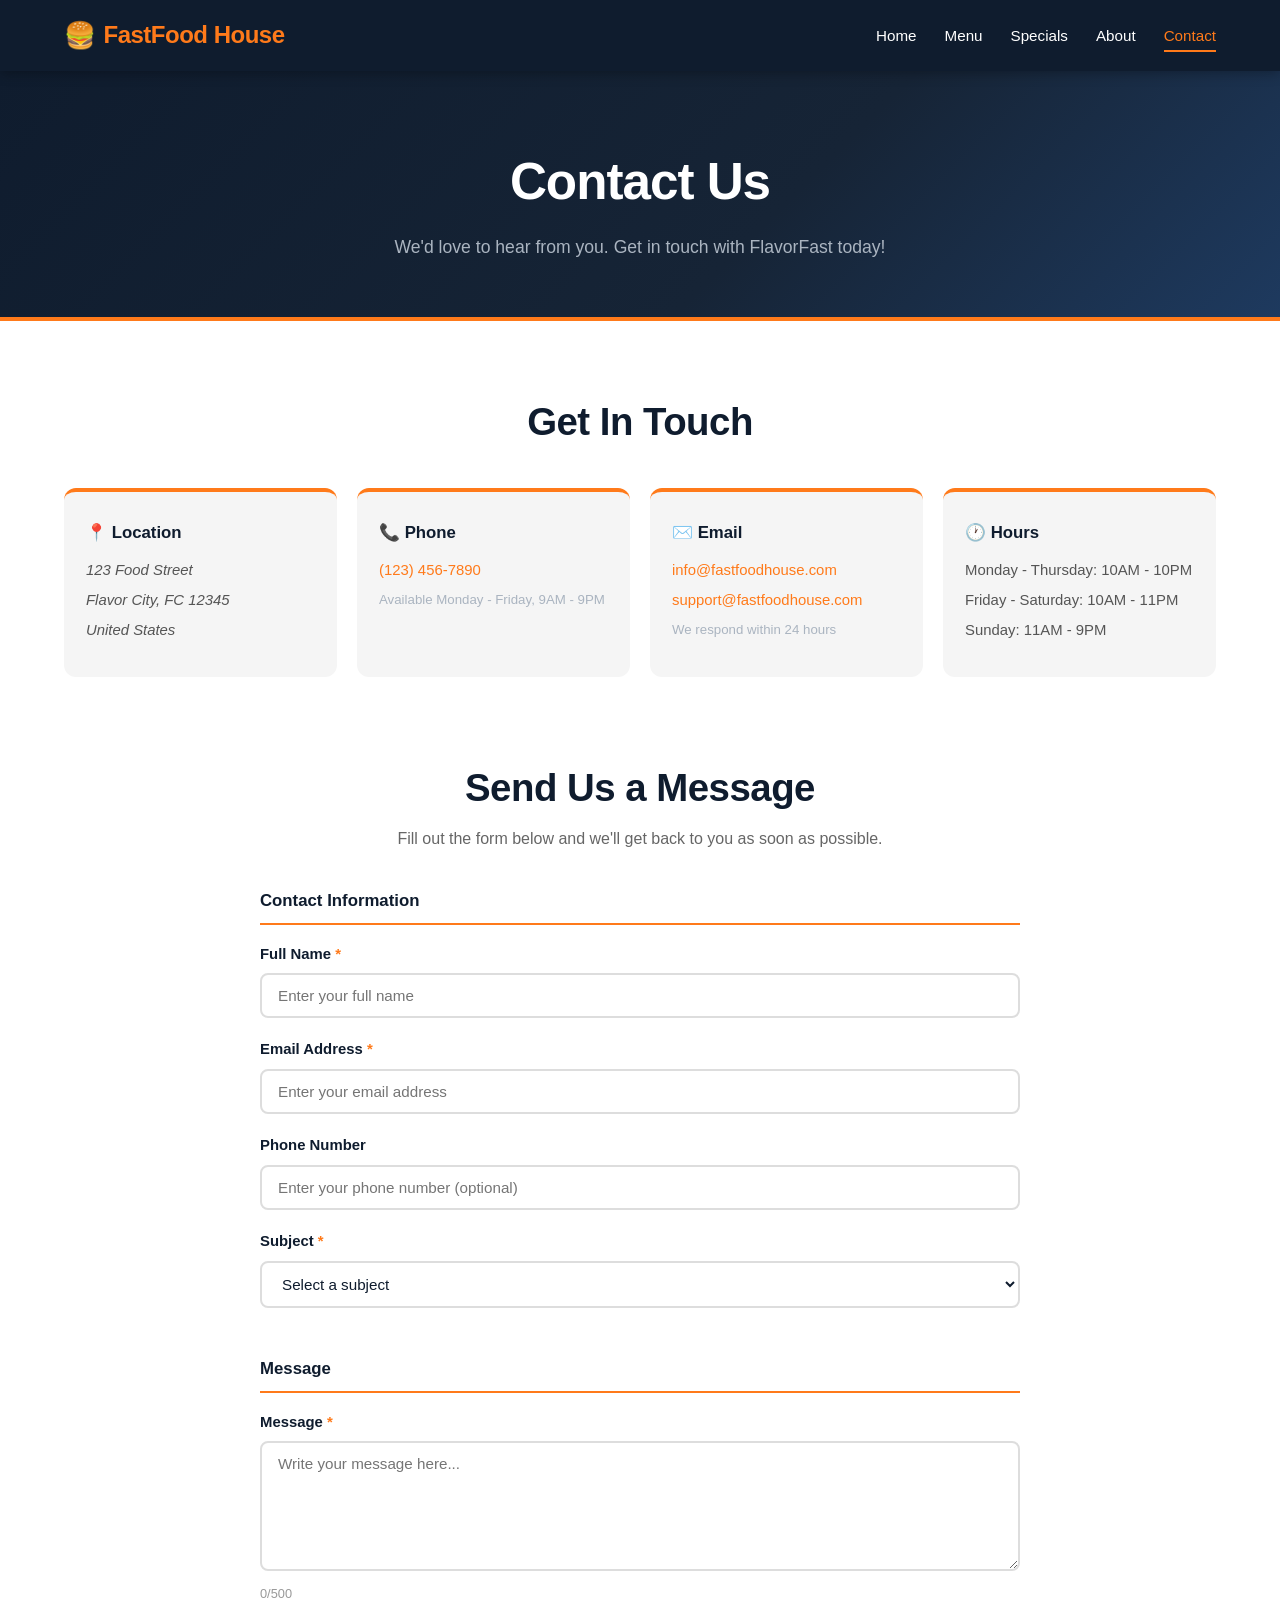
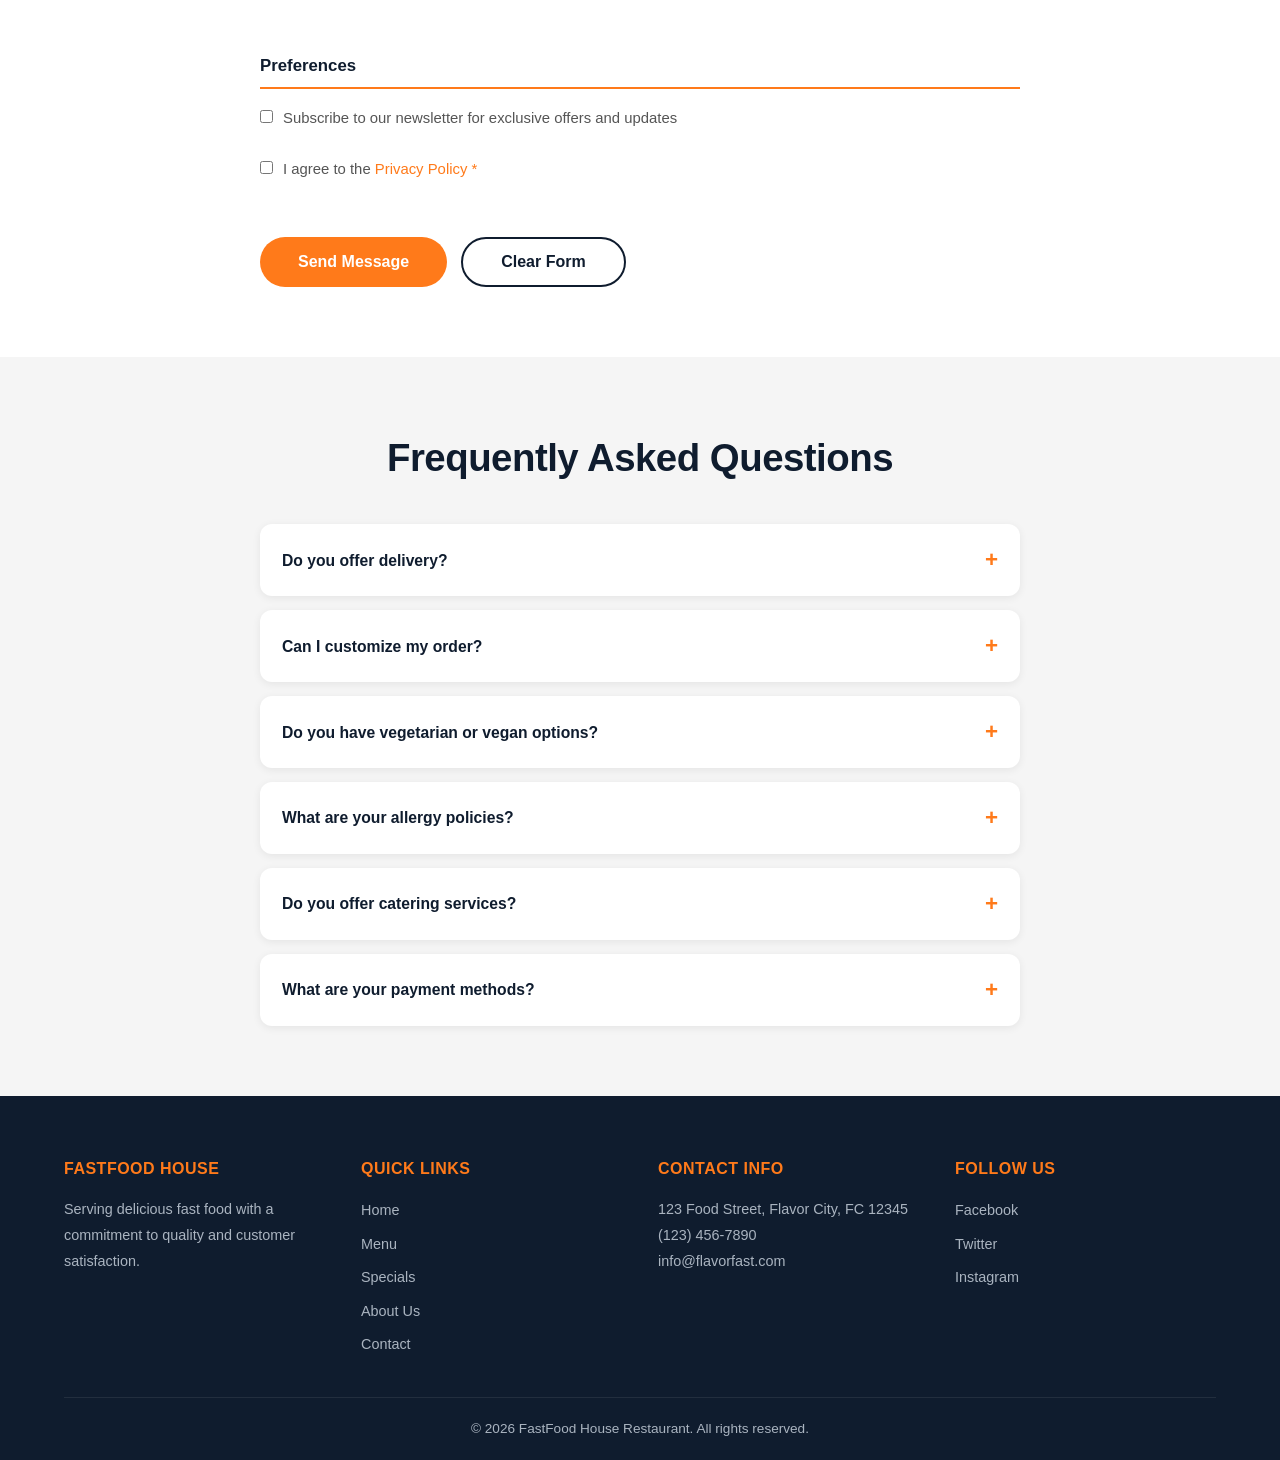
==== contact.html @ e340e778 "Add files via upload" ====
<!DOCTYPE html>
<html lang="en">
<head>
   <meta charset="UTF-8">
   <meta name="viewport" content="width=device-width, initial-scale=1.0">
   <meta name="description" content="Contact FastFood House - Get in touch with us for orders, feedback, or inquiries. We'd love to hear from you!">
   <title>Contact Us - FastFood House Restaurant</title>
   <link rel="stylesheet" href="style.css">
</head>
<body>
   <!-- Navigation -->
   <nav class="navbar" role="navigation" aria-label="Main navigation">
       <div class="nav-container">
           <div class="logo">
               <a href="index.html" aria-label="FastFood House Home">
                   <span class="logo-icon">🍔</span>
                   <span class="logo-text">FastFood House</span>
               </a>
           </div>
           <button class="mobile-menu-btn" id="mobile-menu-btn" aria-label="Toggle mobile menu" aria-expanded="false">
               <span></span>
               <span></span>
               <span></span>
           </button>
           <ul class="nav-links" id="nav-links">
               <li><a href="index.html">Home</a></li>
               <li><a href="services.html">Menu</a></li>
               <li><a href="special.html">Specials</a></li>
               <li><a href="about.html">About</a></li>
               <li><a href="contact.html" aria-current="page">Contact</a></li>
           </ul>
       </div>
   </nav>


   <!-- Main Content -->
   <main>
       <!-- Page Header -->
       <section class="page-header">
           <div class="container">
               <h1>Contact Us</h1>
               <p>We'd love to hear from you. Get in touch with FlavorFast today!</p>
           </div>
       </section>


       <!-- Contact Information Section -->
       <section class="contact-info-section" role="region" aria-labelledby="contact-info-heading">
           <div class="container">
               <h2 id="contact-info-heading">Get In Touch</h2>
              
               <div class="contact-info-grid">
                   <article class="contact-info-card">
                       <h3>📍 Location</h3>
                       <address>
                           <p>123 Food Street</p>
                           <p>Flavor City, FC 12345</p>
                           <p>United States</p>
                       </address>
                   </article>


                   <article class="contact-info-card">
                       <h3>📞 Phone</h3>
                       <p><a href="tel:+1234567890">(123) 456-7890</a></p>
                       <p class="info-text">Available Monday - Friday, 9AM - 9PM</p>
                   </article>


                   <article class="contact-info-card">
                       <h3>✉️ Email</h3>
                       <p><a href="mailto:info@fastfoodhouse.com">info@fastfoodhouse.com</a></p>
                       <p><a href="mailto:support@fastfoodhouse.com">support@fastfoodhouse.com</a></p>
                       <p class="info-text">We respond within 24 hours</p>
                   </article>


                   <article class="contact-info-card">
                       <h3>🕐 Hours</h3>
                       <ul>
                           <li>Monday - Thursday: 10AM - 10PM</li>
                           <li>Friday - Saturday: 10AM - 11PM</li>
                           <li>Sunday: 11AM - 9PM</li>
                       </ul>
                   </article>
               </div>
           </div>
       </section>


       <!-- Contact Form Section -->
       <section class="contact-form-section" role="region" aria-labelledby="form-heading">
           <div class="container">
               <h2 id="form-heading">Send Us a Message</h2>
               <p>Fill out the form below and we'll get back to you as soon as possible.</p>


               <form id="contact-form" class="contact-form" method="POST" action="#" novalidate aria-labelledby="form-heading">
                   <fieldset>
                       <legend>Contact Information</legend>
                      
                       <!-- Name Field -->
                       <div class="form-group">
                           <label for="name">Full Name <span aria-label="required">*</span></label>
                           <input
                               type="text"
                               id="name"
                               name="name"
                               required
                               aria-required="true"
                               placeholder="Enter your full name"
                               minlength="2"
                           >
                           <small id="name-error" role="alert"></small>
                       </div>


                       <!-- Email Field -->
                       <div class="form-group">
                           <label for="email">Email Address <span aria-label="required">*</span></label>
                           <input
                               type="email"
                               id="email"
                               name="email"
                               required
                               aria-required="true"
                               placeholder="Enter your email address"
                           >
                           <small id="email-error" role="alert"></small>
                       </div>


                       <!-- Phone Field -->
                       <div class="form-group">
                           <label for="phone">Phone Number</label>
                           <input
                               type="tel"
                               id="phone"
                               name="phone"
                               placeholder="Enter your phone number (optional)"
                               pattern="[\d\s\-\+\(\)]+"
                           >
                           <small id="phone-error" role="alert"></small>
                       </div>


                       <!-- Subject Field -->
                       <div class="form-group">
                           <label for="subject">Subject <span aria-label="required">*</span></label>
                           <select
                               id="subject"
                               name="subject"
                               required
                               aria-required="true"
                           >
                               <option value="">Select a subject</option>
                               <option value="order">Order Inquiry</option>
                               <option value="feedback">Feedback</option>
                               <option value="complaint">Complaint</option>
                               <option value="partnership">Partnership Opportunity</option>
                               <option value="job">Job Application</option>
                               <option value="other">Other</option>
                           </select>
                           <small id="subject-error" role="alert"></small>
                       </div>
                   </fieldset>


                   <fieldset>
                       <legend>Message</legend>
                      
                       <!-- Message Field -->
                       <div class="form-group full-width">
                           <label for="message">Message <span aria-label="required">*</span></label>
                           <textarea
                               id="message"
                               name="message"
                               required
                               aria-required="true"
                               rows="6"
                               placeholder="Write your message here..."
                               minlength="10"
                               maxlength="500"
                           ></textarea>
                           <small id="message-count" class="char-count">0/500</small>
                           <small id="message-error" role="alert"></small>
                       </div>
                   </fieldset>


                   <fieldset>
                       <legend>Preferences</legend>
                      
                       <!-- Newsletter Checkbox -->
                       <div class="form-group checkbox-group">
                           <input
                               type="checkbox"
                               id="newsletter"
                               name="newsletter"
                           >
                           <label for="newsletter">Subscribe to our newsletter for exclusive offers and updates</label>
                       </div>


                       <!-- Privacy Checkbox -->
                       <div class="form-group checkbox-group">
                           <input
                               type="checkbox"
                               id="privacy"
                               name="privacy"
                               required
                               aria-required="true"
                           >
                           <label for="privacy">I agree to the <a href="#" target="_blank">Privacy Policy</a> <span aria-label="required">*</span></label>
                           <small id="privacy-error" role="alert"></small>
                       </div>
                   </fieldset>


                   <!-- Form Buttons -->
                   <div class="form-buttons">
                       <button type="submit" class="submit-button" aria-label="Submit contact form">Send Message</button>
                       <button type="reset" class="reset-button" aria-label="Clear form fields">Clear Form</button>
                   </div>


                   <!-- Form Status Message -->
                   <div id="form-status" class="form-status" role="status" aria-live="polite" aria-atomic="true"></div>
               </form>
           </div>
       </section>


       <!-- FAQ Section with Accordion -->
       <section class="faq-section" role="region" aria-labelledby="faq-heading">
           <div class="container">
               <h2 id="faq-heading">Frequently Asked Questions</h2>
              
               <div class="faq-list" role="region" aria-labelledby="faq-heading">
                   <details class="faq-item">
                       <summary aria-expanded="false">Do you offer delivery?</summary>
                       <p>Yes! We offer delivery through our partnerships with major delivery services. Call us or order online for convenience.</p>
                   </details>


                   <details class="faq-item">
                       <summary aria-expanded="false">Can I customize my order?</summary>
                       <p>Absolutely! We pride ourselves on making orders your way. Let us know your preferences, and we'll customize your meal perfectly.</p>
                   </details>


                   <details class="faq-item">
                       <summary aria-expanded="false">Do you have vegetarian or vegan options?</summary>
                       <p>Yes, we have several vegetarian and vegan options available. Visit our menu page to see our full selection of plant-based meals.</p>
                   </details>


                   <details class="faq-item">
                       <summary aria-expanded="false">What are your allergy policies?</summary>
                       <p>We take allergies seriously. Please inform our staff of any food allergies when ordering, and we'll do our best to accommodate your needs safely.</p>
                   </details>


                   <details class="faq-item">
                       <summary aria-expanded="false">Do you offer catering services?</summary>
                       <p>Yes! We offer catering for small and large events. Contact us for special packages and bulk orders.</p>
                   </details>


                   <details class="faq-item">
                       <summary aria-expanded="false">What are your payment methods?</summary>
                       <p>We accept cash, all major credit cards, debit cards, and digital payment methods like Apple Pay and Google Pay.</p>
                   </details>
               </div>
           </div>
       </section>
   </main>


   <!-- Footer -->
   <footer role="contentinfo">
       <div class="container">
           <div class="footer-content">
               <div class="footer-section">
                   <h4>FastFood House</h4>
                   <p>Serving delicious fast food with a commitment to quality and customer satisfaction.</p>
               </div>


               <div class="footer-section">
                   <h4>Quick Links</h4>
                   <ul>
                       <li><a href="index.html">Home</a></li>
                       <li><a href="services.html">Menu</a></li>
                       <li><a href="special.html">Specials</a></li>
                       <li><a href="about.html">About Us</a></li>
                       <li><a href="contact.html">Contact</a></li>
                   </ul>
               </div>


               <div class="footer-section">
                   <h4>Contact Info</h4>
                   <address>
                       <p>123 Food Street, Flavor City, FC 12345</p>
                       <p><a href="tel:+1234567890">(123) 456-7890</a></p>
                       <p><a href="mailto:info@flavorfast.com">info@flavorfast.com</a></p>
                   </address>
               </div>


               <div class="footer-section">
                   <h4>Follow Us</h4>
                   <ul class="social-links">
                       <li><a href="https://facebook.com" aria-label="Visit our Facebook page">Facebook</a></li>
                       <li><a href="https://twitter.com" aria-label="Visit our Twitter page">Twitter</a></li>
                       <li><a href="https://instagram.com" aria-label="Visit our Instagram page">Instagram</a></li>
                   </ul>
               </div>
           </div>


           <div class="footer-bottom">
               <p>&copy; 2026 FastFood House Restaurant. All rights reserved.</p>
           </div>
       </div>
   </footer>


   <script src="script.js"></script>
</body>
</html>
---- style.css ----
*, *::before, *::after {
    margin: 0;
    padding: 0;
    box-sizing: border-box;
}

:root {
    --primary:       #ff7a1a;
    --primary-dark:  #e06510;
    --dark:          #0f1c2e;
    --dark-2:        #162436;
    --light:         #ffffff;
    --gray:          #f5f5f5;
    --text-muted:    #aab4c0;
    --card-shadow:   0 4px 20px rgba(0,0,0,0.10);
    --radius:        12px;
    --transition:    0.3s ease;
}

html { scroll-behavior: smooth; }

body {
    font-family: 'Segoe UI', Tahoma, Geneva, Verdana, sans-serif;
    line-height: 1.6;
    background: var(--gray);
    color: var(--dark);
}

img { max-width: 100%; display: block; }

a { text-decoration: none; color: inherit; }

ul { list-style: none; }

.container {
    width: 90%;
    max-width: 1200px;
    margin: 0 auto;
}


.navbar {
    background: var(--dark);
    color: var(--light);
    padding: 15px 0;
    position: sticky;
    top: 0;
    z-index: 1000;
    box-shadow: 0 2px 12px rgba(0,0,0,0.3);
}

.nav-container {
    display: flex;
    justify-content: space-between;
    align-items: center;
    width: 90%;
    max-width: 1200px;
    margin: auto;
}

.logo a {
    color: var(--primary);
    font-size: 1.5rem;
    font-weight: 800;
    text-decoration: none;
    display: flex;
    align-items: center;
    gap: 8px;
    letter-spacing: -0.5px;
}

.logo-icon { font-size: 1.6rem; }

.nav-links {
    display: flex;
    gap: 28px;
    align-items: center;
}

.nav-links a {
    color: var(--light);
    font-weight: 500;
    font-size: 0.95rem;
    padding: 6px 0;
    border-bottom: 2px solid transparent;
    transition: var(--transition);
    text-decoration: none;
}

.nav-links a:hover,
.nav-links a[aria-current="page"] {
    color: var(--primary);
    border-bottom-color: var(--primary);
}


.mobile-menu-btn {
    display: none;
    flex-direction: column;
    justify-content: space-between;
    width: 28px;
    height: 20px;
    background: none;
    border: none;
    cursor: pointer;
    padding: 0;
}

.mobile-menu-btn span {
    display: block;
    width: 100%;
    height: 3px;
    background: var(--light);
    border-radius: 3px;
    transition: var(--transition);
}

.mobile-menu-btn.active span:nth-child(1) { transform: translateY(8.5px) rotate(45deg); }
.mobile-menu-btn.active span:nth-child(2) { opacity: 0; }
.mobile-menu-btn.active span:nth-child(3) { transform: translateY(-8.5px) rotate(-45deg); }

.page-header {
    background: linear-gradient(135deg, var(--dark) 0%, var(--dark-2) 60%, #1e3a5f 100%);
    color: var(--light);
    text-align: center;
    padding: 70px 20px 60px;
    position: relative;
    overflow: hidden;
}

.page-header::before {
    content: '';
    position: absolute;
    bottom: -2px;
    left: 0;
    right: 0;
    height: 6px;
    background: var(--primary);
}

.page-header h1 {
    font-size: clamp(2rem, 5vw, 3.2rem);
    font-weight: 800;
    letter-spacing: -1px;
    margin-bottom: 10px;
}

.page-header p {
    font-size: 1.1rem;
    color: var(--text-muted);
    max-width: 600px;
    margin: 0 auto;
}


   HERO / CAROUSEL (index.html)
   ============================================= */
.hero {
    position: relative;
    background: var(--dark);
}

.carousel-container {
    position: relative;
    overflow: hidden;
    height: 520px;
}

.carousel-slide {
    display: none;
    position: absolute;
    inset: 0;
}

.carousel-slide.active { display: block; }

.carousel-slide img {
    width: 100%;
    height: 100%;
    object-fit: cover;
    opacity: 0.55;
}

.carousel-overlay {
    position: absolute;
    inset: 0;
    display: flex;
    flex-direction: column;
    justify-content: center;
    align-items: center;
    text-align: center;
    padding: 20px;
    color: var(--light);
}

.carousel-overlay h1 {
    font-size: clamp(2rem, 6vw, 4rem);
    font-weight: 900;
    letter-spacing: -1px;
    text-shadow: 0 2px 12px rgba(0,0,0,0.5);
    margin-bottom: 12px;
}

.hero-subtitle {
    font-size: 1.2rem;
    color: rgba(255,255,255,0.85);
    max-width: 500px;
    text-shadow: 0 1px 6px rgba(0,0,0,0.4);
}

.carousel-btn {
    position: absolute;
    top: 50%;
    transform: translateY(-50%);
    background: rgba(255,122,26,0.85);
    color: white;
    border: none;
    font-size: 1.4rem;
    width: 48px;
    height: 48px;
    border-radius: 50%;
    cursor: pointer;
    transition: var(--transition);
    z-index: 10;
    display: flex;
    align-items: center;
    justify-content: center;
}

.carousel-btn:hover { background: var(--primary); transform: translateY(-50%) scale(1.1); }
.carousel-btn.prev { left: 18px; }
.carousel-btn.next { right: 18px; }

.carousel-dots {
    position: absolute;
    bottom: 18px;
    left: 50%;
    transform: translateX(-50%);
    display: flex;
    gap: 10px;
    z-index: 10;
}

.dot {
    width: 12px; height: 12px;
    border-radius: 50%;
    background: rgba(255,255,255,0.45);
    border: none;
    cursor: pointer;
    transition: var(--transition);
    padding: 0;
}

.dot.active, .dot:hover { background: var(--primary); }

.cta-button {
    display: block;
    width: fit-content;
    margin: -26px auto 0;
    background: var(--primary);
    color: white;
    padding: 16px 40px;
    border-radius: 50px;
    font-size: 1.1rem;
    font-weight: 700;
    box-shadow: 0 6px 24px rgba(255,122,26,0.4);
    transition: var(--transition);
    position: relative;
    z-index: 5;
    text-decoration: none;
}

.cta-button:hover {
    background: var(--primary-dark);
    transform: translateY(-3px);
    box-shadow: 0 10px 30px rgba(255,122,26,0.5);
}

.services-overview {
    padding: 80px 0;
    background: white;
}

.services-overview h2,
.featured-items h2,
.our-story h2,
.our-mission h2,
.contact-info-section h2,
.contact-form-section h2,
.faq-section h2,
.menu-section-wrapper h2,
.specials-section h2 {
    text-align: center;
    font-size: clamp(1.6rem, 3.5vw, 2.4rem);
    font-weight: 800;
    color: var(--dark);
    margin-bottom: 12px;
    letter-spacing: -0.5px;
}

.section-subtitle {
    text-align: center;
    color: #666;
    margin-bottom: 50px;
    font-size: 1.05rem;
}

.services-grid {
    display: grid;
    grid-template-columns: repeat(auto-fit, minmax(220px, 1fr));
    gap: 24px;
    margin-top: 40px;
}

.service-card {
    background: var(--gray);
    padding: 32px 24px;
    border-radius: var(--radius);
    text-align: center;
    transition: var(--transition);
    border: 2px solid transparent;
}

.service-card:hover {
    transform: translateY(-6px);
    border-color: var(--primary);
    background: white;
    box-shadow: var(--card-shadow);
}

.service-icon {
    font-size: 2.4rem;
    margin-bottom: 14px;
}

.service-card h3 {
    font-size: 1.1rem;
    font-weight: 700;
    margin-bottom: 8px;
    color: var(--dark);
}

.service-card p { color: #555; font-size: 0.93rem; }

/* Featured Items */
.featured-items {
    padding: 80px 0;
    background: var(--gray);
}

.items-grid {
    display: grid;
    grid-template-columns: repeat(auto-fit, minmax(260px, 1fr));
    gap: 28px;
    margin-top: 40px;
}

.item-card {
    background: white;
    border-radius: var(--radius);
    overflow: hidden;
    box-shadow: var(--card-shadow);
    transition: var(--transition);
}

.item-card:hover { transform: translateY(-6px); box-shadow: 0 12px 32px rgba(0,0,0,0.14); }

.item-card img { width: 100%; height: 200px; object-fit: cover; }

.item-card h3, .item-card p, .item-card .price {
    padding: 0 18px;
}

.item-card h3 { padding-top: 18px; font-size: 1.1rem; font-weight: 700; margin-bottom: 6px; }
.item-card .price { color: var(--primary); font-weight: 800; font-size: 1.15rem; margin: 4px 0 8px; }
.item-card p { color: #555; font-size: 0.91rem; padding-bottom: 18px; }

.view-all-button {
    display: block;
    width: fit-content;
    margin: 36px auto 0;
    background: var(--dark);
    color: white;
    padding: 14px 38px;
    border-radius: 50px;
    font-weight: 700;
    font-size: 1rem;
    transition: var(--transition);
    text-decoration: none;
}

.view-all-button:hover { background: var(--primary); transform: translateY(-3px); }

/* CTA Section */
.cta-section {
    background: linear-gradient(135deg, var(--primary) 0%, var(--primary-dark) 100%);
    padding: 80px 20px;
    text-align: center;
    color: white;
}

.cta-section h2 {
    font-size: clamp(1.8rem, 4vw, 2.8rem);
    font-weight: 800;
    color: white !important;
    margin-bottom: 12px;
}

.cta-section p { font-size: 1.1rem; opacity: 0.92; margin-bottom: 32px; }

.cta-button.primary {
    background: white;
    color: var(--primary);
    display: inline-block;
    padding: 16px 44px;
    border-radius: 50px;
    font-weight: 800;
    font-size: 1.05rem;
    transition: var(--transition);
    text-decoration: none;
}

.cta-button.primary:hover {
    background: var(--dark);
    color: white;
    transform: translateY(-3px);
}

/* =============================================
   MENU PAGE (services.html)
   ============================================= */
.menu-filters {
    display: flex;
    justify-content: center;
    flex-wrap: wrap;
    gap: 12px;
    padding: 36px 20px 0;
}

.filter-btn {
    padding: 10px 26px;
    border: 2px solid var(--dark);
    background: white;
    border-radius: 50px;
    font-weight: 600;
    font-size: 0.95rem;
    cursor: pointer;
    transition: var(--transition);
    color: var(--dark);
}

.filter-btn:hover,
.filter-btn.active {
    background: var(--primary);
    border-color: var(--primary);
    color: white;
}

.menu-section-wrapper {
    padding: 60px 0 40px;
}

.menu-category {
    padding: 0 0 60px;
}

.menu-category-header {
    display: flex;
    align-items: center;
    gap: 14px;
    margin-bottom: 30px;
    padding-bottom: 14px;
    border-bottom: 3px solid var(--primary);
}

.menu-category-header .cat-icon { font-size: 2rem; }

.menu-category-header h2 {
    font-size: 1.8rem;
    font-weight: 800;
    color: var(--dark);
    text-align: left;
    margin-bottom: 0;
}

/* Menu grid */
.menu-grid {
    display: grid;
    grid-template-columns: repeat(auto-fit, minmax(260px, 1fr));
    gap: 22px;
}

.menu-item {
    background: white;
    border-radius: var(--radius);
    overflow: hidden;
    box-shadow: var(--card-shadow);
    transition: var(--transition);
    display: flex;
    flex-direction: column;
}

.menu-item:hover {
    transform: translateY(-6px);
    box-shadow: 0 12px 32px rgba(0,0,0,0.14);
}

.menu-item img {
    width: 100%;
    height: 180px;
    object-fit: cover;
}

.menu-item-body {
    padding: 18px;
    flex: 1;
    display: flex;
    flex-direction: column;
}

.menu-item h3 { font-size: 1.05rem; font-weight: 700; margin-bottom: 6px; }
.menu-item p  { color: #666; font-size: 0.88rem; margin-bottom: 12px; flex: 1; }

.menu-item-footer {
    display: flex;
    justify-content: space-between;
    align-items: center;
}

.menu-item span.price {
    color: var(--primary);
    font-weight: 800;
    font-size: 1.1rem;
}

.add-btn {
    background: var(--primary);
    color: white;
    border: none;
    padding: 8px 18px;
    border-radius: 30px;
    font-size: 0.85rem;
    font-weight: 700;
    cursor: pointer;
    transition: var(--transition);
}

.add-btn:hover { background: var(--primary-dark); transform: scale(1.05); }


.specials-section {
    padding: 70px 0;
}

.specials-intro {
    text-align: center;
    color: #555;
    margin-bottom: 50px;
    font-size: 1.05rem;
    max-width: 600px;
    margin-left: auto;
    margin-right: auto;
}

.specials-grid {
    display: grid;
    grid-template-columns: repeat(auto-fit, minmax(280px, 1fr));
    gap: 28px;
}

.special-card {
    background: white;
    border-radius: var(--radius);
    overflow: hidden;
    box-shadow: var(--card-shadow);
    transition: var(--transition);
    position: relative;
}

.special-card:hover {
    transform: translateY(-8px);
    box-shadow: 0 16px 40px rgba(0,0,0,0.15);
}

.special-card img {
    width: 100%;
    height: 210px;
    object-fit: cover;
}

.special-badge {
    position: absolute;
    top: 16px;
    right: 16px;
    background: var(--primary);
    color: white;
    padding: 6px 14px;
    border-radius: 30px;
    font-size: 0.8rem;
    font-weight: 800;
    text-transform: uppercase;
    letter-spacing: 0.5px;
}

.special-card-body {
    padding: 22px;
}

.special-card-body h2 {
    font-size: 1.25rem;
    font-weight: 800;
    color: var(--dark);
    margin-bottom: 8px;
    text-align: left;
}

.special-card-body p {
    color: #666;
    font-size: 0.92rem;
    margin-bottom: 16px;
}

.special-card-footer {
    display: flex;
    justify-content: space-between;
    align-items: center;
    margin-top: 10px;
}

.price-group { display: flex; flex-direction: column; }

.price-old {
    color: #999;
    font-size: 0.88rem;
    text-decoration: line-through;
}

.price {
    color: var(--primary);
    font-size: 1.4rem;
    font-weight: 800;
}

.order-btn {
    background: var(--dark);
    color: white;
    border: none;
    padding: 10px 22px;
    border-radius: 30px;
    font-weight: 700;
    font-size: 0.9rem;
    cursor: pointer;
    transition: var(--transition);
    text-decoration: none;
    display: inline-block;
}

.order-btn:hover { background: var(--primary); transform: scale(1.05); }

/* Countdown timer */
.countdown-section {
    background: var(--dark);
    color: white;
    text-align: center;
    padding: 50px 20px;
    margin-bottom: 60px;
}

.countdown-section h2 {
    font-size: 1.5rem;
    font-weight: 700;
    color: white !important;
    margin-bottom: 8px;
}

.countdown-section p { color: var(--text-muted); margin-bottom: 28px; }

.countdown-timer {
    display: flex;
    justify-content: center;
    gap: 24px;
    flex-wrap: wrap;
}

.timer-block {
    background: rgba(255,122,26,0.15);
    border: 2px solid var(--primary);
    border-radius: var(--radius);
    padding: 18px 26px;
    min-width: 90px;
}

.timer-number {
    display: block;
    font-size: 2.8rem;
    font-weight: 900;
    color: var(--primary);
    line-height: 1;
}

.timer-label {
    display: block;
    font-size: 0.78rem;
    text-transform: uppercase;
    letter-spacing: 1.5px;
    color: var(--text-muted);
    margin-top: 6px;
}

.our-story {
    padding: 80px 0;
    background: white;
}

.content-grid {
    display: grid;
    grid-template-columns: 1fr 1fr;
    gap: 50px;
    align-items: center;
}

.content-text h2 { text-align: left; margin-bottom: 20px; }
.content-text p { color: #555; margin-bottom: 14px; line-height: 1.75; }

.content-image img {
    border-radius: var(--radius);
    box-shadow: var(--card-shadow);
    width: 100%;
    height: 360px;
    object-fit: cover;
}

.our-mission { padding: 70px 0; background: var(--gray); }
.our-mission p { color: #555; max-width: 800px; margin: 0 auto 30px; }

.commitment-grid {
    display: grid;
    grid-template-columns: repeat(auto-fit, minmax(220px, 1fr));
    gap: 20px;
    margin: 36px 0;
}

.commitment-item {
    background: white;
    padding: 24px;
    border-radius: var(--radius);
    border-left: 4px solid var(--primary);
    font-size: 0.95rem;
    color: #444;
    box-shadow: var(--card-shadow);
}

.food-grid {
    display: grid;
    grid-template-columns: repeat(auto-fit, minmax(220px, 1fr));
    gap: 24px;
    margin: 36px 0;
}

.food-item {
    background: white;
    border-radius: var(--radius);
    overflow: hidden;
    box-shadow: var(--card-shadow);
    text-align: center;
    padding-bottom: 20px;
}

.food-item img { width: 100%; height: 180px; object-fit: cover; margin-bottom: 14px; }
.food-item h3 { font-size: 1.05rem; font-weight: 700; margin-bottom: 8px; color: var(--dark); }
.food-item p { color: #666; font-size: 0.88rem; padding: 0 16px; }

.mission-grid {
    display: grid;
    grid-template-columns: repeat(auto-fit, minmax(240px, 1fr));
    gap: 24px;
    margin-top: 40px;
}

.mission-card {
    background: white;
    border-radius: var(--radius);
    padding: 28px 22px;
    box-shadow: var(--card-shadow);
    text-align: center;
}

.mission-icon { font-size: 2.2rem; margin-bottom: 12px; }
.mission-card h2 { font-size: 1.1rem; font-weight: 700; margin-bottom: 12px; color: var(--dark); text-align: center; }
.mission-card img { width: 100%; border-radius: 8px; margin-bottom: 12px; height: 160px; object-fit: cover; }
.mission-card p { color: #555; font-size: 0.9rem; }


.contact-info-section { padding: 70px 0 40px; background: white; }
.contact-form-section { padding: 40px 0 70px; background: white; }

.contact-info-grid {
    display: grid;
    grid-template-columns: repeat(auto-fit, minmax(220px, 1fr));
    gap: 20px;
    margin-top: 36px;
}

.contact-info-card {
    background: var(--gray);
    padding: 28px 22px;
    border-radius: var(--radius);
    transition: var(--transition);
    border-top: 4px solid var(--primary);
}

.contact-info-card:hover { transform: translateY(-4px); box-shadow: var(--card-shadow); }
.contact-info-card h3 { font-size: 1.05rem; font-weight: 700; margin-bottom: 12px; color: var(--dark); }
.contact-info-card p, .contact-info-card li { color: #555; font-size: 0.93rem; margin-bottom: 6px; }
.contact-info-card a { color: var(--primary); }
.contact-info-card a:hover { text-decoration: underline; }
.contact-info-card ul { padding-left: 0; }
.info-text { color: var(--text-muted) !important; font-size: 0.83rem !important; }

/* Contact form */
.contact-form-section h2 { margin-bottom: 8px; }
.contact-form-section > .container > p { text-align: center; color: #666; margin-bottom: 36px; }

.contact-form { max-width: 760px; margin: 0 auto; }

.contact-form fieldset {
    border: none;
    margin-bottom: 28px;
}

.contact-form legend {
    font-weight: 700;
    font-size: 1.05rem;
    color: var(--dark);
    margin-bottom: 18px;
    padding-bottom: 8px;
    border-bottom: 2px solid var(--primary);
    width: 100%;
}

.form-group { margin-bottom: 20px; }

.form-group label {
    display: block;
    font-weight: 600;
    margin-bottom: 7px;
    color: var(--dark);
    font-size: 0.93rem;
}

.form-group label span { color: var(--primary); }

.form-group input,
.form-group select,
.form-group textarea {
    width: 100%;
    padding: 12px 16px;
    border: 2px solid #ddd;
    border-radius: 8px;
    font-size: 0.95rem;
    font-family: inherit;
    transition: var(--transition);
    background: white;
    color: var(--dark);
}

.form-group input:focus,
.form-group select:focus,
.form-group textarea:focus {
    outline: none;
    border-color: var(--primary);
    box-shadow: 0 0 0 3px rgba(255,122,26,0.12);
}

.form-group input.error,
.form-group select.error,
.form-group textarea.error {
    border-color: #e53e3e;
}

.form-group small { display: block; margin-top: 5px; font-size: 0.8rem; color: #e53e3e; }
.char-count { color: #999 !important; }

.checkbox-group {
    display: flex;
    align-items: flex-start;
    gap: 10px;
}

.checkbox-group input[type="checkbox"] {
    width: auto;
    margin-top: 3px;
    accent-color: var(--primary);
}

.checkbox-group label { font-weight: 400; color: #555; }
.checkbox-group a { color: var(--primary); }

.form-buttons { display: flex; gap: 14px; flex-wrap: wrap; margin-top: 10px; }

.submit-button {
    background: var(--primary);
    color: white;
    border: none;
    padding: 14px 38px;
    border-radius: 50px;
    font-size: 1rem;
    font-weight: 700;
    cursor: pointer;
    transition: var(--transition);
}

.submit-button:hover { background: var(--primary-dark); transform: translateY(-2px); }

.reset-button {
    background: white;
    color: var(--dark);
    border: 2px solid var(--dark);
    padding: 14px 38px;
    border-radius: 50px;
    font-size: 1rem;
    font-weight: 700;
    cursor: pointer;
    transition: var(--transition);
}

.reset-button:hover { background: var(--gray); }

.form-status {
    margin-top: 18px;
    padding: 14px 18px;
    border-radius: 8px;
    font-weight: 600;
    display: none;
}

.form-status.success { background: #d4edda; color: #155724; display: block; }
.form-status.error   { background: #f8d7da; color: #721c24; display: block; }

/* FAQ Accordion */
.faq-section { padding: 70px 0; background: var(--gray); }
.faq-section h2 { margin-bottom: 36px; }

.faq-list { max-width: 760px; margin: 0 auto; display: flex; flex-direction: column; gap: 14px; }

.faq-item {
    background: white;
    border-radius: var(--radius);
    overflow: hidden;
    box-shadow: 0 2px 8px rgba(0,0,0,0.07);
}

.faq-item summary {
    padding: 18px 22px;
    font-weight: 600;
    font-size: 0.98rem;
    cursor: pointer;
    list-style: none;
    display: flex;
    justify-content: space-between;
    align-items: center;
    color: var(--dark);
    transition: var(--transition);
}

.faq-item summary::-webkit-details-marker { display: none; }
.faq-item summary::after { content: '+'; font-size: 1.4rem; color: var(--primary); font-weight: 700; }
.faq-item[open] summary::after { content: '−'; }
.faq-item summary:hover { background: var(--gray); }

.faq-item p {
    padding: 0 22px 18px;
    color: #555;
    font-size: 0.93rem;
    line-height: 1.7;
}


footer {
    background: var(--dark);
    color: var(--light);
    padding: 60px 0 0;
    margin-top: 0;
}

.footer-content {
    display: grid;
    grid-template-columns: repeat(auto-fit, minmax(180px, 1fr));
    gap: 36px;
    padding-bottom: 40px;
}

.footer-section h4 {
    font-size: 1rem;
    font-weight: 700;
    color: var(--primary);
    margin-bottom: 16px;
    text-transform: uppercase;
    letter-spacing: 0.5px;
}

.footer-section p, .footer-section address { color: var(--text-muted); font-size: 0.9rem; line-height: 1.8; font-style: normal; }

.footer-section ul { display: flex; flex-direction: column; gap: 8px; }
.footer-section ul a { color: var(--text-muted); font-size: 0.9rem; transition: var(--transition); }
.footer-section ul a:hover { color: var(--primary); padding-left: 4px; }

.footer-section address a { color: var(--text-muted); }
.footer-section address a:hover { color: var(--primary); }

.social-links { display: flex; flex-direction: column; gap: 8px; }

.footer-bottom {
    border-top: 1px solid rgba(255,255,255,0.08);
    padding: 20px 0;
    text-align: center;
    color: var(--text-muted);
    font-size: 0.85rem;
}


.reveal {
    opacity: 0;
    transform: translateY(30px);
    transition: opacity 0.6s ease, transform 0.6s ease;
}

.reveal.visible {
    opacity: 1;
    transform: translateY(0);
}


@media (max-width: 768px) {
    .mobile-menu-btn { display: flex; }

    .nav-links {
        flex-direction: column;
        background: var(--dark-2);
        position: absolute;
        top: 62px;
        left: 0;
        right: 0;
        padding: 20px;
        gap: 6px;
        display: none;
        border-top: 3px solid var(--primary);
    }

    .nav-links.active { display: flex !important; }

    .nav-links a {
        padding: 10px 12px;
        border-bottom: 1px solid rgba(255,255,255,0.06);
        display: block;
        border-bottom-color: transparent;
    }

    .carousel-container { height: 360px; }
    .carousel-overlay h1 { font-size: 1.8rem; }

    .content-grid { grid-template-columns: 1fr; }
    .content-image { order: -1; }

    .menu-filters { gap: 8px; }
    .filter-btn { padding: 8px 18px; font-size: 0.88rem; }

    .countdown-timer { gap: 12px; }
    .timer-block { padding: 14px 18px; min-width: 72px; }
    .timer-number { font-size: 2rem; }

    .form-buttons { flex-direction: column; }
    .submit-button, .reset-button { width: 100%; text-align: center; }

    .footer-content { grid-template-columns: 1fr 1fr; }
}

@media (max-width: 480px) {
    .footer-content { grid-template-columns: 1fr; }
    .specials-grid { grid-template-columns: 1fr; }
    .menu-grid { grid-template-columns: 1fr; }
}
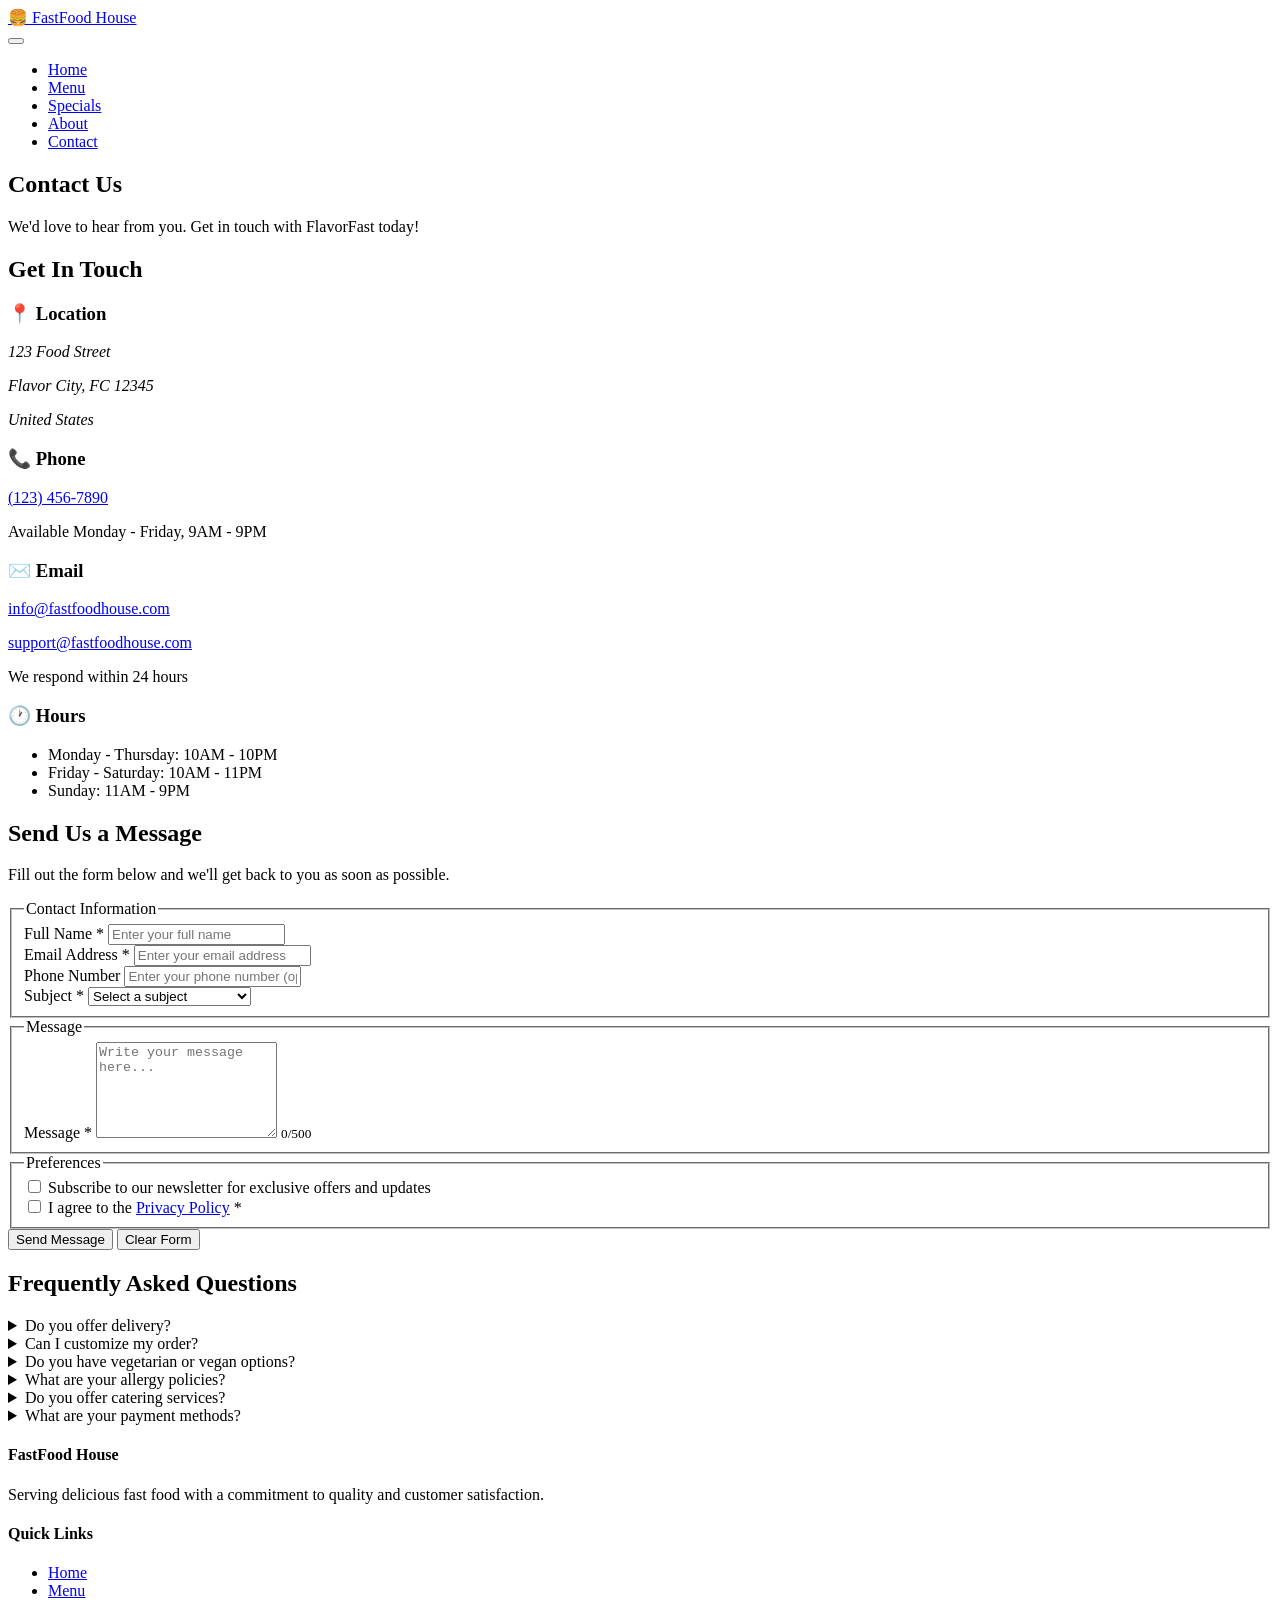
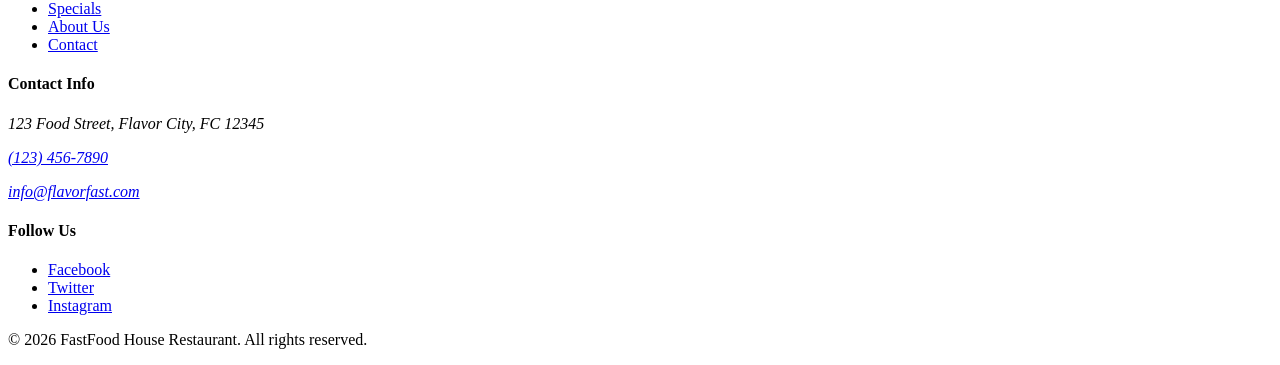
==== commit 8fa855b2: "Add FastFood House website with contact page and navigation" ====
--- a/contact.html
+++ b/contact.html
@@ -1,332 +1,304 @@
 <!DOCTYPE html>
 <html lang="en">
 <head>
-   <meta charset="UTF-8">
-   <meta name="viewport" content="width=device-width, initial-scale=1.0">
-   <meta name="description" content="Contact FastFood House - Get in touch with us for orders, feedback, or inquiries. We'd love to hear from you!">
-   <title>Contact Us - FastFood House Restaurant</title>
-   <link rel="stylesheet" href="style.css">
+    <meta charset="UTF-8">
+    <meta name="viewport" content="width=device-width, initial-scale=1.0">
+    <meta name="description" content="Contact FastFood House - Get in touch with us for orders, feedback, or inquiries. We'd love to hear from you!">
+    <title>Contact Us - FastFood House Restaurant</title>
 </head>
 <body>
-   <!-- Navigation -->
-   <nav class="navbar" role="navigation" aria-label="Main navigation">
-       <div class="nav-container">
-           <div class="logo">
-               <a href="index.html" aria-label="FastFood House Home">
-                   <span class="logo-icon">🍔</span>
-                   <span class="logo-text">FastFood House</span>
-               </a>
-           </div>
-           <button class="mobile-menu-btn" id="mobile-menu-btn" aria-label="Toggle mobile menu" aria-expanded="false">
-               <span></span>
-               <span></span>
-               <span></span>
-           </button>
-           <ul class="nav-links" id="nav-links">
-               <li><a href="index.html">Home</a></li>
-               <li><a href="services.html">Menu</a></li>
-               <li><a href="special.html">Specials</a></li>
-               <li><a href="about.html">About</a></li>
-               <li><a href="contact.html" aria-current="page">Contact</a></li>
-           </ul>
-       </div>
-   </nav>
-
-
-   <!-- Main Content -->
-   <main>
-       <!-- Page Header -->
-       <section class="page-header">
-           <div class="container">
-               <h1>Contact Us</h1>
-               <p>We'd love to hear from you. Get in touch with FlavorFast today!</p>
-           </div>
-       </section>
-
-
-       <!-- Contact Information Section -->
-       <section class="contact-info-section" role="region" aria-labelledby="contact-info-heading">
-           <div class="container">
-               <h2 id="contact-info-heading">Get In Touch</h2>
-              
-               <div class="contact-info-grid">
-                   <article class="contact-info-card">
-                       <h3>📍 Location</h3>
-                       <address>
-                           <p>123 Food Street</p>
-                           <p>Flavor City, FC 12345</p>
-                           <p>United States</p>
-                       </address>
-                   </article>
-
-
-                   <article class="contact-info-card">
-                       <h3>📞 Phone</h3>
-                       <p><a href="tel:+1234567890">(123) 456-7890</a></p>
-                       <p class="info-text">Available Monday - Friday, 9AM - 9PM</p>
-                   </article>
-
-
-                   <article class="contact-info-card">
-                       <h3>✉️ Email</h3>
-                       <p><a href="mailto:info@fastfoodhouse.com">info@fastfoodhouse.com</a></p>
-                       <p><a href="mailto:support@fastfoodhouse.com">support@fastfoodhouse.com</a></p>
-                       <p class="info-text">We respond within 24 hours</p>
-                   </article>
-
-
-                   <article class="contact-info-card">
-                       <h3>🕐 Hours</h3>
-                       <ul>
-                           <li>Monday - Thursday: 10AM - 10PM</li>
-                           <li>Friday - Saturday: 10AM - 11PM</li>
-                           <li>Sunday: 11AM - 9PM</li>
-                       </ul>
-                   </article>
-               </div>
-           </div>
-       </section>
-
-
-       <!-- Contact Form Section -->
-       <section class="contact-form-section" role="region" aria-labelledby="form-heading">
-           <div class="container">
-               <h2 id="form-heading">Send Us a Message</h2>
-               <p>Fill out the form below and we'll get back to you as soon as possible.</p>
-
-
-               <form id="contact-form" class="contact-form" method="POST" action="#" novalidate aria-labelledby="form-heading">
-                   <fieldset>
-                       <legend>Contact Information</legend>
-                      
-                       <!-- Name Field -->
-                       <div class="form-group">
-                           <label for="name">Full Name <span aria-label="required">*</span></label>
-                           <input
-                               type="text"
-                               id="name"
-                               name="name"
-                               required
-                               aria-required="true"
-                               placeholder="Enter your full name"
-                               minlength="2"
-                           >
-                           <small id="name-error" role="alert"></small>
-                       </div>
-
-
-                       <!-- Email Field -->
-                       <div class="form-group">
-                           <label for="email">Email Address <span aria-label="required">*</span></label>
-                           <input
-                               type="email"
-                               id="email"
-                               name="email"
-                               required
-                               aria-required="true"
-                               placeholder="Enter your email address"
-                           >
-                           <small id="email-error" role="alert"></small>
-                       </div>
-
-
-                       <!-- Phone Field -->
-                       <div class="form-group">
-                           <label for="phone">Phone Number</label>
-                           <input
-                               type="tel"
-                               id="phone"
-                               name="phone"
-                               placeholder="Enter your phone number (optional)"
-                               pattern="[\d\s\-\+\(\)]+"
-                           >
-                           <small id="phone-error" role="alert"></small>
-                       </div>
-
-
-                       <!-- Subject Field -->
-                       <div class="form-group">
-                           <label for="subject">Subject <span aria-label="required">*</span></label>
-                           <select
-                               id="subject"
-                               name="subject"
-                               required
-                               aria-required="true"
-                           >
-                               <option value="">Select a subject</option>
-                               <option value="order">Order Inquiry</option>
-                               <option value="feedback">Feedback</option>
-                               <option value="complaint">Complaint</option>
-                               <option value="partnership">Partnership Opportunity</option>
-                               <option value="job">Job Application</option>
-                               <option value="other">Other</option>
-                           </select>
-                           <small id="subject-error" role="alert"></small>
-                       </div>
-                   </fieldset>
-
-
-                   <fieldset>
-                       <legend>Message</legend>
-                      
-                       <!-- Message Field -->
-                       <div class="form-group full-width">
-                           <label for="message">Message <span aria-label="required">*</span></label>
-                           <textarea
-                               id="message"
-                               name="message"
-                               required
-                               aria-required="true"
-                               rows="6"
-                               placeholder="Write your message here..."
-                               minlength="10"
-                               maxlength="500"
-                           ></textarea>
-                           <small id="message-count" class="char-count">0/500</small>
-                           <small id="message-error" role="alert"></small>
-                       </div>
-                   </fieldset>
-
-
-                   <fieldset>
-                       <legend>Preferences</legend>
-                      
-                       <!-- Newsletter Checkbox -->
-                       <div class="form-group checkbox-group">
-                           <input
-                               type="checkbox"
-                               id="newsletter"
-                               name="newsletter"
-                           >
-                           <label for="newsletter">Subscribe to our newsletter for exclusive offers and updates</label>
-                       </div>
-
-
-                       <!-- Privacy Checkbox -->
-                       <div class="form-group checkbox-group">
-                           <input
-                               type="checkbox"
-                               id="privacy"
-                               name="privacy"
-                               required
-                               aria-required="true"
-                           >
-                           <label for="privacy">I agree to the <a href="#" target="_blank">Privacy Policy</a> <span aria-label="required">*</span></label>
-                           <small id="privacy-error" role="alert"></small>
-                       </div>
-                   </fieldset>
-
-
-                   <!-- Form Buttons -->
-                   <div class="form-buttons">
-                       <button type="submit" class="submit-button" aria-label="Submit contact form">Send Message</button>
-                       <button type="reset" class="reset-button" aria-label="Clear form fields">Clear Form</button>
-                   </div>
-
-
-                   <!-- Form Status Message -->
-                   <div id="form-status" class="form-status" role="status" aria-live="polite" aria-atomic="true"></div>
-               </form>
-           </div>
-       </section>
-
-
-       <!-- FAQ Section with Accordion -->
-       <section class="faq-section" role="region" aria-labelledby="faq-heading">
-           <div class="container">
-               <h2 id="faq-heading">Frequently Asked Questions</h2>
-              
-               <div class="faq-list" role="region" aria-labelledby="faq-heading">
-                   <details class="faq-item">
-                       <summary aria-expanded="false">Do you offer delivery?</summary>
-                       <p>Yes! We offer delivery through our partnerships with major delivery services. Call us or order online for convenience.</p>
-                   </details>
-
-
-                   <details class="faq-item">
-                       <summary aria-expanded="false">Can I customize my order?</summary>
-                       <p>Absolutely! We pride ourselves on making orders your way. Let us know your preferences, and we'll customize your meal perfectly.</p>
-                   </details>
-
-
-                   <details class="faq-item">
-                       <summary aria-expanded="false">Do you have vegetarian or vegan options?</summary>
-                       <p>Yes, we have several vegetarian and vegan options available. Visit our menu page to see our full selection of plant-based meals.</p>
-                   </details>
-
-
-                   <details class="faq-item">
-                       <summary aria-expanded="false">What are your allergy policies?</summary>
-                       <p>We take allergies seriously. Please inform our staff of any food allergies when ordering, and we'll do our best to accommodate your needs safely.</p>
-                   </details>
-
-
-                   <details class="faq-item">
-                       <summary aria-expanded="false">Do you offer catering services?</summary>
-                       <p>Yes! We offer catering for small and large events. Contact us for special packages and bulk orders.</p>
-                   </details>
-
-
-                   <details class="faq-item">
-                       <summary aria-expanded="false">What are your payment methods?</summary>
-                       <p>We accept cash, all major credit cards, debit cards, and digital payment methods like Apple Pay and Google Pay.</p>
-                   </details>
-               </div>
-           </div>
-       </section>
-   </main>
-
-
-   <!-- Footer -->
-   <footer role="contentinfo">
-       <div class="container">
-           <div class="footer-content">
-               <div class="footer-section">
-                   <h4>FastFood House</h4>
-                   <p>Serving delicious fast food with a commitment to quality and customer satisfaction.</p>
-               </div>
-
-
-               <div class="footer-section">
-                   <h4>Quick Links</h4>
-                   <ul>
-                       <li><a href="index.html">Home</a></li>
-                       <li><a href="services.html">Menu</a></li>
-                       <li><a href="special.html">Specials</a></li>
-                       <li><a href="about.html">About Us</a></li>
-                       <li><a href="contact.html">Contact</a></li>
-                   </ul>
-               </div>
-
-
-               <div class="footer-section">
-                   <h4>Contact Info</h4>
-                   <address>
-                       <p>123 Food Street, Flavor City, FC 12345</p>
-                       <p><a href="tel:+1234567890">(123) 456-7890</a></p>
-                       <p><a href="mailto:info@flavorfast.com">info@flavorfast.com</a></p>
-                   </address>
-               </div>
-
-
-               <div class="footer-section">
-                   <h4>Follow Us</h4>
-                   <ul class="social-links">
-                       <li><a href="https://facebook.com" aria-label="Visit our Facebook page">Facebook</a></li>
-                       <li><a href="https://twitter.com" aria-label="Visit our Twitter page">Twitter</a></li>
-                       <li><a href="https://instagram.com" aria-label="Visit our Instagram page">Instagram</a></li>
-                   </ul>
-               </div>
-           </div>
-
-
-           <div class="footer-bottom">
-               <p>&copy; 2026 FastFood House Restaurant. All rights reserved.</p>
-           </div>
-       </div>
-   </footer>
-
-
-   <script src="script.js"></script>
+    <!-- Navigation -->
+    <nav class="navbar" role="navigation" aria-label="Main navigation">
+        <div class="nav-container">
+            <div class="logo">
+                <a href="index.html" aria-label="FastFood House Home">
+                    <span class="logo-icon">🍔</span>
+                    <span class="logo-text">FastFood House</span>
+                </a>
+            </div>
+            <button class="mobile-menu-btn" id="mobile-menu-btn" aria-label="Toggle mobile menu" aria-expanded="false">
+                <span></span>
+                <span></span>
+                <span></span>
+            </button>
+            <ul class="nav-links" id="nav-links">
+                <li><a href="index.html">Home</a></li>
+                <li><a href="services.html">Menu</a></li>
+                <li><a href="special.html">Specials</a></li>
+                <li><a href="about.html">About</a></li>
+                <li><a href="contact.html" aria-current="page">Contact</a></li>
+            </ul>
+        </div>
+    </nav>
+
+    <!-- Main Content -->
+    <main>
+        <!-- Page Header -->
+        <section class="page-header">
+            <div class="container">
+                <h1>Contact Us</h1>
+                <p>We'd love to hear from you. Get in touch with FlavorFast today!</p>
+            </div>
+        </section>
+
+        <!-- Contact Information Section -->
+        <section class="contact-info-section" role="region" aria-labelledby="contact-info-heading">
+            <div class="container">
+                <h2 id="contact-info-heading">Get In Touch</h2>
+                
+                <div class="contact-info-grid">
+                    <article class="contact-info-card">
+                        <h3>📍 Location</h3>
+                        <address>
+                            <p>123 Food Street</p>
+                            <p>Flavor City, FC 12345</p>
+                            <p>United States</p>
+                        </address>
+                    </article>
+
+                    <article class="contact-info-card">
+                        <h3>📞 Phone</h3>
+                        <p><a href="tel:+1234567890">(123) 456-7890</a></p>
+                        <p class="info-text">Available Monday - Friday, 9AM - 9PM</p>
+                    </article>
+
+                    <article class="contact-info-card">
+                        <h3>✉️ Email</h3>
+                        <p><a href="mailto:info@fastfoodhouse.com">info@fastfoodhouse.com</a></p>
+                        <p><a href="mailto:support@fastfoodhouse.com">support@fastfoodhouse.com</a></p>
+                        <p class="info-text">We respond within 24 hours</p>
+                    </article>
+
+                    <article class="contact-info-card">
+                        <h3>🕐 Hours</h3>
+                        <ul>
+                            <li>Monday - Thursday: 10AM - 10PM</li>
+                            <li>Friday - Saturday: 10AM - 11PM</li>
+                            <li>Sunday: 11AM - 9PM</li>
+                        </ul>
+                    </article>
+                </div>
+            </div>
+        </section>
+
+        <!-- Contact Form Section -->
+        <section class="contact-form-section" role="region" aria-labelledby="form-heading">
+            <div class="container">
+                <h2 id="form-heading">Send Us a Message</h2>
+                <p>Fill out the form below and we'll get back to you as soon as possible.</p>
+
+                <form id="contact-form" class="contact-form" method="POST" action="#" novalidate aria-labelledby="form-heading">
+                    <fieldset>
+                        <legend>Contact Information</legend>
+                        
+                        <!-- Name Field -->
+                        <div class="form-group">
+                            <label for="name">Full Name <span aria-label="required">*</span></label>
+                            <input 
+                                type="text" 
+                                id="name" 
+                                name="name" 
+                                required 
+                                aria-required="true"
+                                placeholder="Enter your full name"
+                                minlength="2"
+                            >
+                            <small id="name-error" role="alert"></small>
+                        </div>
+
+                        <!-- Email Field -->
+                        <div class="form-group">
+                            <label for="email">Email Address <span aria-label="required">*</span></label>
+                            <input 
+                                type="email" 
+                                id="email" 
+                                name="email" 
+                                required 
+                                aria-required="true"
+                                placeholder="Enter your email address"
+                            >
+                            <small id="email-error" role="alert"></small>
+                        </div>
+
+                        <!-- Phone Field -->
+                        <div class="form-group">
+                            <label for="phone">Phone Number</label>
+                            <input 
+                                type="tel" 
+                                id="phone" 
+                                name="phone" 
+                                placeholder="Enter your phone number (optional)"
+                                pattern="[\d\s\-\+\(\)]+"
+                            >
+                            <small id="phone-error" role="alert"></small>
+                        </div>
+
+                        <!-- Subject Field -->
+                        <div class="form-group">
+                            <label for="subject">Subject <span aria-label="required">*</span></label>
+                            <select 
+                                id="subject" 
+                                name="subject" 
+                                required 
+                                aria-required="true"
+                            >
+                                <option value="">Select a subject</option>
+                                <option value="order">Order Inquiry</option>
+                                <option value="feedback">Feedback</option>
+                                <option value="complaint">Complaint</option>
+                                <option value="partnership">Partnership Opportunity</option>
+                                <option value="job">Job Application</option>
+                                <option value="other">Other</option>
+                            </select>
+                            <small id="subject-error" role="alert"></small>
+                        </div>
+                    </fieldset>
+
+                    <fieldset>
+                        <legend>Message</legend>
+                        
+                        <!-- Message Field -->
+                        <div class="form-group full-width">
+                            <label for="message">Message <span aria-label="required">*</span></label>
+                            <textarea 
+                                id="message" 
+                                name="message" 
+                                required 
+                                aria-required="true"
+                                rows="6"
+                                placeholder="Write your message here..."
+                                minlength="10"
+                                maxlength="500"
+                            ></textarea>
+                            <small id="message-count" class="char-count">0/500</small>
+                            <small id="message-error" role="alert"></small>
+                        </div>
+                    </fieldset>
+
+                    <fieldset>
+                        <legend>Preferences</legend>
+                        
+                        <!-- Newsletter Checkbox -->
+                        <div class="form-group checkbox-group">
+                            <input 
+                                type="checkbox" 
+                                id="newsletter" 
+                                name="newsletter"
+                            >
+                            <label for="newsletter">Subscribe to our newsletter for exclusive offers and updates</label>
+                        </div>
+
+                        <!-- Privacy Checkbox -->
+                        <div class="form-group checkbox-group">
+                            <input 
+                                type="checkbox" 
+                                id="privacy" 
+                                name="privacy"
+                                required
+                                aria-required="true"
+                            >
+                            <label for="privacy">I agree to the <a href="#" target="_blank">Privacy Policy</a> <span aria-label="required">*</span></label>
+                            <small id="privacy-error" role="alert"></small>
+                        </div>
+                    </fieldset>
+
+                    <!-- Form Buttons -->
+                    <div class="form-buttons">
+                        <button type="submit" class="submit-button" aria-label="Submit contact form">Send Message</button>
+                        <button type="reset" class="reset-button" aria-label="Clear form fields">Clear Form</button>
+                    </div>
+
+                    <!-- Form Status Message -->
+                    <div id="form-status" class="form-status" role="status" aria-live="polite" aria-atomic="true"></div>
+                </form>
+            </div>
+        </section>
+
+        <!-- FAQ Section with Accordion -->
+        <section class="faq-section" role="region" aria-labelledby="faq-heading">
+            <div class="container">
+                <h2 id="faq-heading">Frequently Asked Questions</h2>
+                
+                <div class="faq-list" role="region" aria-labelledby="faq-heading">
+                    <details class="faq-item">
+                        <summary aria-expanded="false">Do you offer delivery?</summary>
+                        <p>Yes! We offer delivery through our partnerships with major delivery services. Call us or order online for convenience.</p>
+                    </details>
+
+                    <details class="faq-item">
+                        <summary aria-expanded="false">Can I customize my order?</summary>
+                        <p>Absolutely! We pride ourselves on making orders your way. Let us know your preferences, and we'll customize your meal perfectly.</p>
+                    </details>
+
+                    <details class="faq-item">
+                        <summary aria-expanded="false">Do you have vegetarian or vegan options?</summary>
+                        <p>Yes, we have several vegetarian and vegan options available. Visit our menu page to see our full selection of plant-based meals.</p>
+                    </details>
+
+                    <details class="faq-item">
+                        <summary aria-expanded="false">What are your allergy policies?</summary>
+                        <p>We take allergies seriously. Please inform our staff of any food allergies when ordering, and we'll do our best to accommodate your needs safely.</p>
+                    </details>
+
+                    <details class="faq-item">
+                        <summary aria-expanded="false">Do you offer catering services?</summary>
+                        <p>Yes! We offer catering for small and large events. Contact us for special packages and bulk orders.</p>
+                    </details>
+
+                    <details class="faq-item">
+                        <summary aria-expanded="false">What are your payment methods?</summary>
+                        <p>We accept cash, all major credit cards, debit cards, and digital payment methods like Apple Pay and Google Pay.</p>
+                    </details>
+                </div>
+            </div>
+        </section>
+    </main>
+
+    <!-- Footer -->
+    <footer role="contentinfo">
+        <div class="container">
+            <div class="footer-content">
+                <div class="footer-section">
+                    <h4>FastFood House</h4>
+                    <p>Serving delicious fast food with a commitment to quality and customer satisfaction.</p>
+                </div>
+
+                <div class="footer-section">
+                    <h4>Quick Links</h4>
+                    <ul>
+                        <li><a href="index.html">Home</a></li>
+                        <li><a href="services.html">Menu</a></li>
+                        <li><a href="special.html">Specials</a></li>
+                        <li><a href="about.html">About Us</a></li>
+                        <li><a href="contact.html">Contact</a></li>
+                    </ul>
+                </div>
+
+                <div class="footer-section">
+                    <h4>Contact Info</h4>
+                    <address>
+                        <p>123 Food Street, Flavor City, FC 12345</p>
+                        <p><a href="tel:+1234567890">(123) 456-7890</a></p>
+                        <p><a href="mailto:info@flavorfast.com">info@flavorfast.com</a></p>
+                    </address>
+                </div>
+
+                <div class="footer-section">
+                    <h4>Follow Us</h4>
+                    <ul class="social-links">
+                        <li><a href="https://facebook.com" aria-label="Visit our Facebook page">Facebook</a></li>
+                        <li><a href="https://twitter.com" aria-label="Visit our Twitter page">Twitter</a></li>
+                        <li><a href="https://instagram.com" aria-label="Visit our Instagram page">Instagram</a></li>
+                    </ul>
+                </div>
+            </div>
+
+            <div class="footer-bottom">
+                <p>&copy; 2026 FastFood House Restaurant. All rights reserved.</p>
+            </div>
+        </div>
+    </footer>
+
+    <script src="script.js"></script>
 </body>
-</html>+</html>
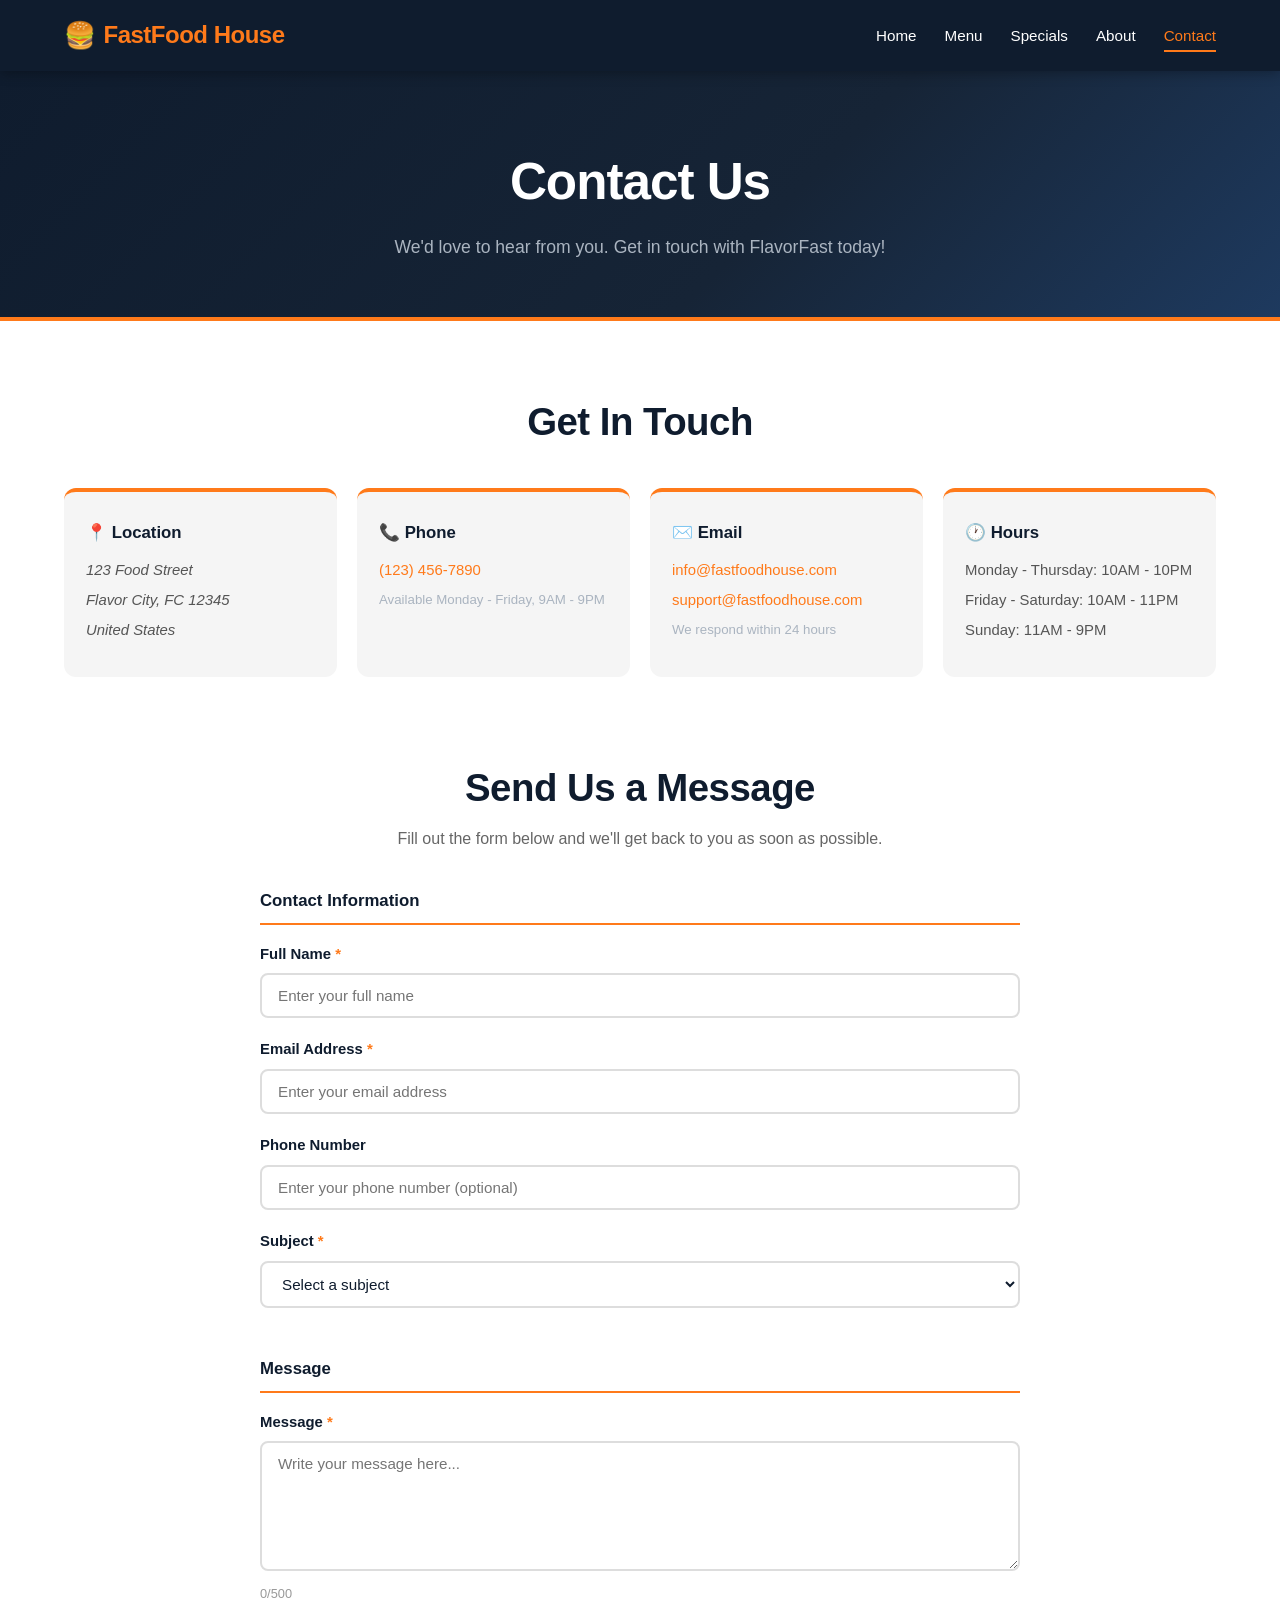
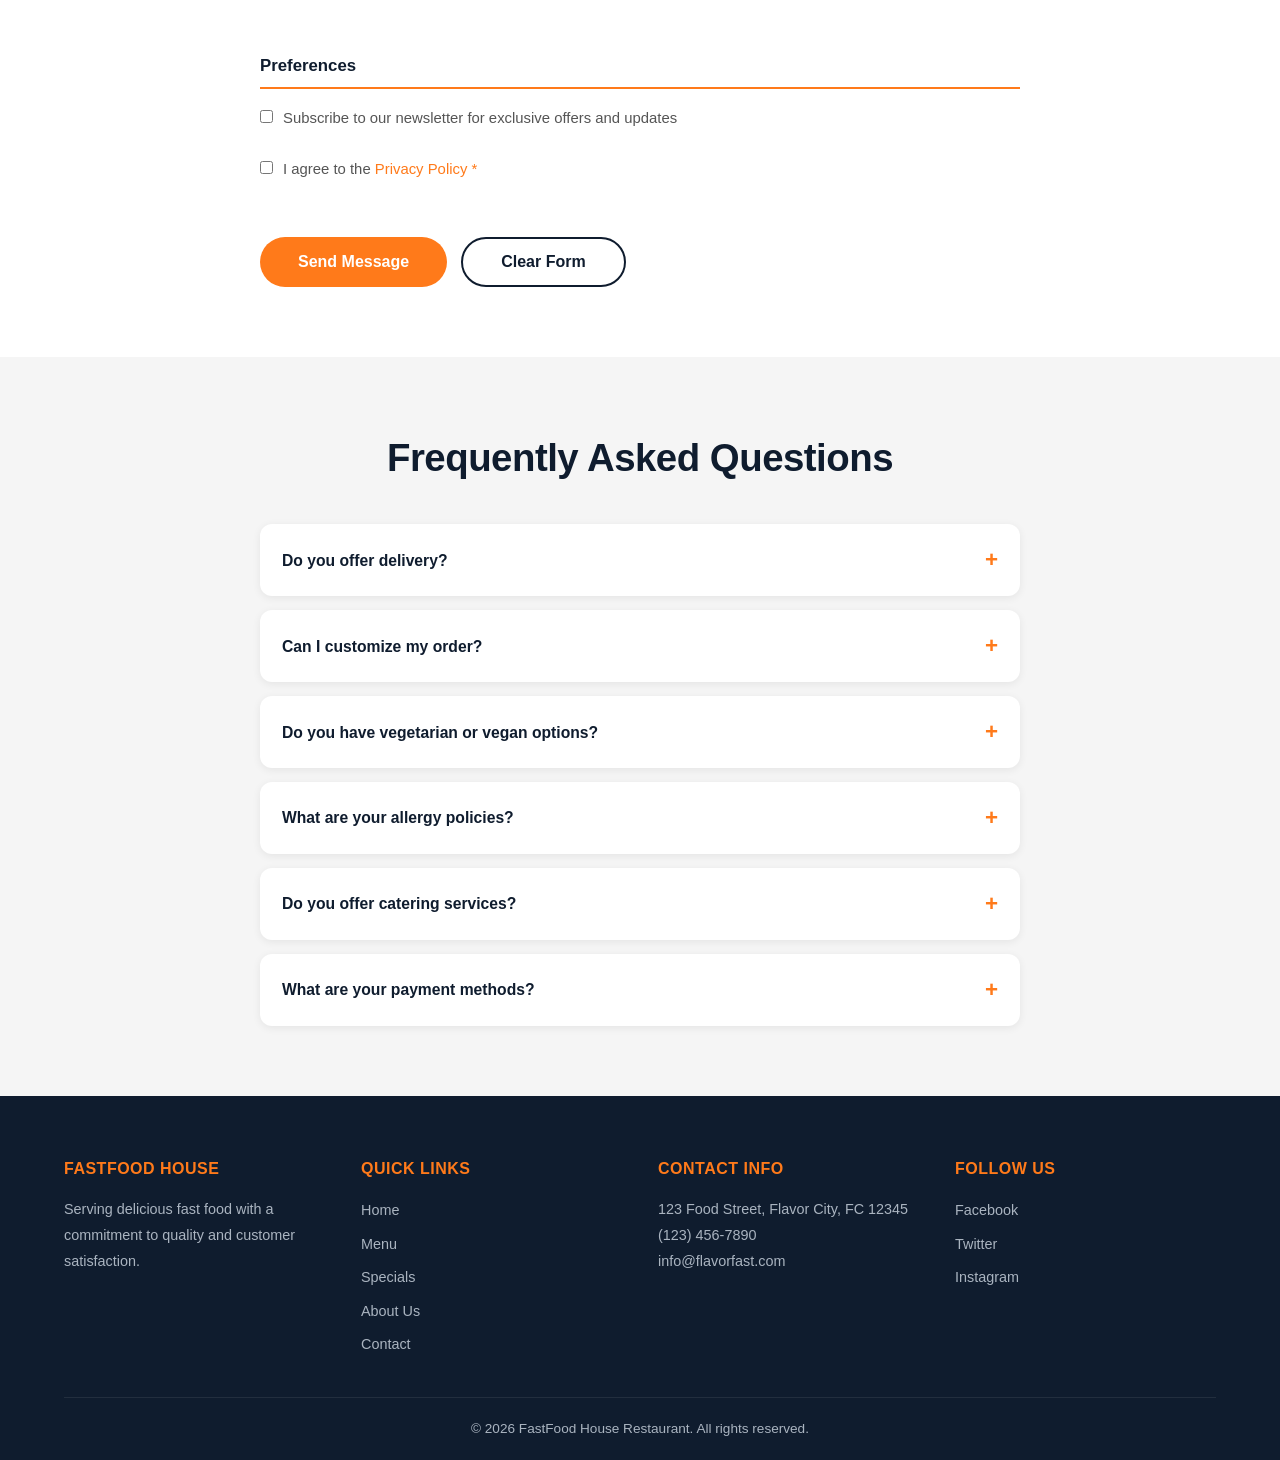
==== commit ed55f7e6: "Merge remote changes: integrate style.css and additional pages" ====
--- a/contact.html
+++ b/contact.html
@@ -1,304 +1,332 @@
 <!DOCTYPE html>
 <html lang="en">
 <head>
-    <meta charset="UTF-8">
-    <meta name="viewport" content="width=device-width, initial-scale=1.0">
-    <meta name="description" content="Contact FastFood House - Get in touch with us for orders, feedback, or inquiries. We'd love to hear from you!">
-    <title>Contact Us - FastFood House Restaurant</title>
+   <meta charset="UTF-8">
+   <meta name="viewport" content="width=device-width, initial-scale=1.0">
+   <meta name="description" content="Contact FastFood House - Get in touch with us for orders, feedback, or inquiries. We'd love to hear from you!">
+   <title>Contact Us - FastFood House Restaurant</title>
+   <link rel="stylesheet" href="style.css">
 </head>
 <body>
-    <!-- Navigation -->
-    <nav class="navbar" role="navigation" aria-label="Main navigation">
-        <div class="nav-container">
-            <div class="logo">
-                <a href="index.html" aria-label="FastFood House Home">
-                    <span class="logo-icon">🍔</span>
-                    <span class="logo-text">FastFood House</span>
-                </a>
-            </div>
-            <button class="mobile-menu-btn" id="mobile-menu-btn" aria-label="Toggle mobile menu" aria-expanded="false">
-                <span></span>
-                <span></span>
-                <span></span>
-            </button>
-            <ul class="nav-links" id="nav-links">
-                <li><a href="index.html">Home</a></li>
-                <li><a href="services.html">Menu</a></li>
-                <li><a href="special.html">Specials</a></li>
-                <li><a href="about.html">About</a></li>
-                <li><a href="contact.html" aria-current="page">Contact</a></li>
-            </ul>
-        </div>
-    </nav>
-
-    <!-- Main Content -->
-    <main>
-        <!-- Page Header -->
-        <section class="page-header">
-            <div class="container">
-                <h1>Contact Us</h1>
-                <p>We'd love to hear from you. Get in touch with FlavorFast today!</p>
-            </div>
-        </section>
-
-        <!-- Contact Information Section -->
-        <section class="contact-info-section" role="region" aria-labelledby="contact-info-heading">
-            <div class="container">
-                <h2 id="contact-info-heading">Get In Touch</h2>
-                
-                <div class="contact-info-grid">
-                    <article class="contact-info-card">
-                        <h3>📍 Location</h3>
-                        <address>
-                            <p>123 Food Street</p>
-                            <p>Flavor City, FC 12345</p>
-                            <p>United States</p>
-                        </address>
-                    </article>
-
-                    <article class="contact-info-card">
-                        <h3>📞 Phone</h3>
-                        <p><a href="tel:+1234567890">(123) 456-7890</a></p>
-                        <p class="info-text">Available Monday - Friday, 9AM - 9PM</p>
-                    </article>
-
-                    <article class="contact-info-card">
-                        <h3>✉️ Email</h3>
-                        <p><a href="mailto:info@fastfoodhouse.com">info@fastfoodhouse.com</a></p>
-                        <p><a href="mailto:support@fastfoodhouse.com">support@fastfoodhouse.com</a></p>
-                        <p class="info-text">We respond within 24 hours</p>
-                    </article>
-
-                    <article class="contact-info-card">
-                        <h3>🕐 Hours</h3>
-                        <ul>
-                            <li>Monday - Thursday: 10AM - 10PM</li>
-                            <li>Friday - Saturday: 10AM - 11PM</li>
-                            <li>Sunday: 11AM - 9PM</li>
-                        </ul>
-                    </article>
-                </div>
-            </div>
-        </section>
-
-        <!-- Contact Form Section -->
-        <section class="contact-form-section" role="region" aria-labelledby="form-heading">
-            <div class="container">
-                <h2 id="form-heading">Send Us a Message</h2>
-                <p>Fill out the form below and we'll get back to you as soon as possible.</p>
-
-                <form id="contact-form" class="contact-form" method="POST" action="#" novalidate aria-labelledby="form-heading">
-                    <fieldset>
-                        <legend>Contact Information</legend>
-                        
-                        <!-- Name Field -->
-                        <div class="form-group">
-                            <label for="name">Full Name <span aria-label="required">*</span></label>
-                            <input 
-                                type="text" 
-                                id="name" 
-                                name="name" 
-                                required 
-                                aria-required="true"
-                                placeholder="Enter your full name"
-                                minlength="2"
-                            >
-                            <small id="name-error" role="alert"></small>
-                        </div>
-
-                        <!-- Email Field -->
-                        <div class="form-group">
-                            <label for="email">Email Address <span aria-label="required">*</span></label>
-                            <input 
-                                type="email" 
-                                id="email" 
-                                name="email" 
-                                required 
-                                aria-required="true"
-                                placeholder="Enter your email address"
-                            >
-                            <small id="email-error" role="alert"></small>
-                        </div>
-
-                        <!-- Phone Field -->
-                        <div class="form-group">
-                            <label for="phone">Phone Number</label>
-                            <input 
-                                type="tel" 
-                                id="phone" 
-                                name="phone" 
-                                placeholder="Enter your phone number (optional)"
-                                pattern="[\d\s\-\+\(\)]+"
-                            >
-                            <small id="phone-error" role="alert"></small>
-                        </div>
-
-                        <!-- Subject Field -->
-                        <div class="form-group">
-                            <label for="subject">Subject <span aria-label="required">*</span></label>
-                            <select 
-                                id="subject" 
-                                name="subject" 
-                                required 
-                                aria-required="true"
-                            >
-                                <option value="">Select a subject</option>
-                                <option value="order">Order Inquiry</option>
-                                <option value="feedback">Feedback</option>
-                                <option value="complaint">Complaint</option>
-                                <option value="partnership">Partnership Opportunity</option>
-                                <option value="job">Job Application</option>
-                                <option value="other">Other</option>
-                            </select>
-                            <small id="subject-error" role="alert"></small>
-                        </div>
-                    </fieldset>
-
-                    <fieldset>
-                        <legend>Message</legend>
-                        
-                        <!-- Message Field -->
-                        <div class="form-group full-width">
-                            <label for="message">Message <span aria-label="required">*</span></label>
-                            <textarea 
-                                id="message" 
-                                name="message" 
-                                required 
-                                aria-required="true"
-                                rows="6"
-                                placeholder="Write your message here..."
-                                minlength="10"
-                                maxlength="500"
-                            ></textarea>
-                            <small id="message-count" class="char-count">0/500</small>
-                            <small id="message-error" role="alert"></small>
-                        </div>
-                    </fieldset>
-
-                    <fieldset>
-                        <legend>Preferences</legend>
-                        
-                        <!-- Newsletter Checkbox -->
-                        <div class="form-group checkbox-group">
-                            <input 
-                                type="checkbox" 
-                                id="newsletter" 
-                                name="newsletter"
-                            >
-                            <label for="newsletter">Subscribe to our newsletter for exclusive offers and updates</label>
-                        </div>
-
-                        <!-- Privacy Checkbox -->
-                        <div class="form-group checkbox-group">
-                            <input 
-                                type="checkbox" 
-                                id="privacy" 
-                                name="privacy"
-                                required
-                                aria-required="true"
-                            >
-                            <label for="privacy">I agree to the <a href="#" target="_blank">Privacy Policy</a> <span aria-label="required">*</span></label>
-                            <small id="privacy-error" role="alert"></small>
-                        </div>
-                    </fieldset>
-
-                    <!-- Form Buttons -->
-                    <div class="form-buttons">
-                        <button type="submit" class="submit-button" aria-label="Submit contact form">Send Message</button>
-                        <button type="reset" class="reset-button" aria-label="Clear form fields">Clear Form</button>
-                    </div>
-
-                    <!-- Form Status Message -->
-                    <div id="form-status" class="form-status" role="status" aria-live="polite" aria-atomic="true"></div>
-                </form>
-            </div>
-        </section>
-
-        <!-- FAQ Section with Accordion -->
-        <section class="faq-section" role="region" aria-labelledby="faq-heading">
-            <div class="container">
-                <h2 id="faq-heading">Frequently Asked Questions</h2>
-                
-                <div class="faq-list" role="region" aria-labelledby="faq-heading">
-                    <details class="faq-item">
-                        <summary aria-expanded="false">Do you offer delivery?</summary>
-                        <p>Yes! We offer delivery through our partnerships with major delivery services. Call us or order online for convenience.</p>
-                    </details>
-
-                    <details class="faq-item">
-                        <summary aria-expanded="false">Can I customize my order?</summary>
-                        <p>Absolutely! We pride ourselves on making orders your way. Let us know your preferences, and we'll customize your meal perfectly.</p>
-                    </details>
-
-                    <details class="faq-item">
-                        <summary aria-expanded="false">Do you have vegetarian or vegan options?</summary>
-                        <p>Yes, we have several vegetarian and vegan options available. Visit our menu page to see our full selection of plant-based meals.</p>
-                    </details>
-
-                    <details class="faq-item">
-                        <summary aria-expanded="false">What are your allergy policies?</summary>
-                        <p>We take allergies seriously. Please inform our staff of any food allergies when ordering, and we'll do our best to accommodate your needs safely.</p>
-                    </details>
-
-                    <details class="faq-item">
-                        <summary aria-expanded="false">Do you offer catering services?</summary>
-                        <p>Yes! We offer catering for small and large events. Contact us for special packages and bulk orders.</p>
-                    </details>
-
-                    <details class="faq-item">
-                        <summary aria-expanded="false">What are your payment methods?</summary>
-                        <p>We accept cash, all major credit cards, debit cards, and digital payment methods like Apple Pay and Google Pay.</p>
-                    </details>
-                </div>
-            </div>
-        </section>
-    </main>
-
-    <!-- Footer -->
-    <footer role="contentinfo">
-        <div class="container">
-            <div class="footer-content">
-                <div class="footer-section">
-                    <h4>FastFood House</h4>
-                    <p>Serving delicious fast food with a commitment to quality and customer satisfaction.</p>
-                </div>
-
-                <div class="footer-section">
-                    <h4>Quick Links</h4>
-                    <ul>
-                        <li><a href="index.html">Home</a></li>
-                        <li><a href="services.html">Menu</a></li>
-                        <li><a href="special.html">Specials</a></li>
-                        <li><a href="about.html">About Us</a></li>
-                        <li><a href="contact.html">Contact</a></li>
-                    </ul>
-                </div>
-
-                <div class="footer-section">
-                    <h4>Contact Info</h4>
-                    <address>
-                        <p>123 Food Street, Flavor City, FC 12345</p>
-                        <p><a href="tel:+1234567890">(123) 456-7890</a></p>
-                        <p><a href="mailto:info@flavorfast.com">info@flavorfast.com</a></p>
-                    </address>
-                </div>
-
-                <div class="footer-section">
-                    <h4>Follow Us</h4>
-                    <ul class="social-links">
-                        <li><a href="https://facebook.com" aria-label="Visit our Facebook page">Facebook</a></li>
-                        <li><a href="https://twitter.com" aria-label="Visit our Twitter page">Twitter</a></li>
-                        <li><a href="https://instagram.com" aria-label="Visit our Instagram page">Instagram</a></li>
-                    </ul>
-                </div>
-            </div>
-
-            <div class="footer-bottom">
-                <p>&copy; 2026 FastFood House Restaurant. All rights reserved.</p>
-            </div>
-        </div>
-    </footer>
-
-    <script src="script.js"></script>
+   <!-- Navigation -->
+   <nav class="navbar" role="navigation" aria-label="Main navigation">
+       <div class="nav-container">
+           <div class="logo">
+               <a href="index.html" aria-label="FastFood House Home">
+                   <span class="logo-icon">🍔</span>
+                   <span class="logo-text">FastFood House</span>
+               </a>
+           </div>
+           <button class="mobile-menu-btn" id="mobile-menu-btn" aria-label="Toggle mobile menu" aria-expanded="false">
+               <span></span>
+               <span></span>
+               <span></span>
+           </button>
+           <ul class="nav-links" id="nav-links">
+               <li><a href="index.html">Home</a></li>
+               <li><a href="services.html">Menu</a></li>
+               <li><a href="special.html">Specials</a></li>
+               <li><a href="about.html">About</a></li>
+               <li><a href="contact.html" aria-current="page">Contact</a></li>
+           </ul>
+       </div>
+   </nav>
+
+
+   <!-- Main Content -->
+   <main>
+       <!-- Page Header -->
+       <section class="page-header">
+           <div class="container">
+               <h1>Contact Us</h1>
+               <p>We'd love to hear from you. Get in touch with FlavorFast today!</p>
+           </div>
+       </section>
+
+
+       <!-- Contact Information Section -->
+       <section class="contact-info-section" role="region" aria-labelledby="contact-info-heading">
+           <div class="container">
+               <h2 id="contact-info-heading">Get In Touch</h2>
+              
+               <div class="contact-info-grid">
+                   <article class="contact-info-card">
+                       <h3>📍 Location</h3>
+                       <address>
+                           <p>123 Food Street</p>
+                           <p>Flavor City, FC 12345</p>
+                           <p>United States</p>
+                       </address>
+                   </article>
+
+
+                   <article class="contact-info-card">
+                       <h3>📞 Phone</h3>
+                       <p><a href="tel:+1234567890">(123) 456-7890</a></p>
+                       <p class="info-text">Available Monday - Friday, 9AM - 9PM</p>
+                   </article>
+
+
+                   <article class="contact-info-card">
+                       <h3>✉️ Email</h3>
+                       <p><a href="mailto:info@fastfoodhouse.com">info@fastfoodhouse.com</a></p>
+                       <p><a href="mailto:support@fastfoodhouse.com">support@fastfoodhouse.com</a></p>
+                       <p class="info-text">We respond within 24 hours</p>
+                   </article>
+
+
+                   <article class="contact-info-card">
+                       <h3>🕐 Hours</h3>
+                       <ul>
+                           <li>Monday - Thursday: 10AM - 10PM</li>
+                           <li>Friday - Saturday: 10AM - 11PM</li>
+                           <li>Sunday: 11AM - 9PM</li>
+                       </ul>
+                   </article>
+               </div>
+           </div>
+       </section>
+
+
+       <!-- Contact Form Section -->
+       <section class="contact-form-section" role="region" aria-labelledby="form-heading">
+           <div class="container">
+               <h2 id="form-heading">Send Us a Message</h2>
+               <p>Fill out the form below and we'll get back to you as soon as possible.</p>
+
+
+               <form id="contact-form" class="contact-form" method="POST" action="#" novalidate aria-labelledby="form-heading">
+                   <fieldset>
+                       <legend>Contact Information</legend>
+                      
+                       <!-- Name Field -->
+                       <div class="form-group">
+                           <label for="name">Full Name <span aria-label="required">*</span></label>
+                           <input
+                               type="text"
+                               id="name"
+                               name="name"
+                               required
+                               aria-required="true"
+                               placeholder="Enter your full name"
+                               minlength="2"
+                           >
+                           <small id="name-error" role="alert"></small>
+                       </div>
+
+
+                       <!-- Email Field -->
+                       <div class="form-group">
+                           <label for="email">Email Address <span aria-label="required">*</span></label>
+                           <input
+                               type="email"
+                               id="email"
+                               name="email"
+                               required
+                               aria-required="true"
+                               placeholder="Enter your email address"
+                           >
+                           <small id="email-error" role="alert"></small>
+                       </div>
+
+
+                       <!-- Phone Field -->
+                       <div class="form-group">
+                           <label for="phone">Phone Number</label>
+                           <input
+                               type="tel"
+                               id="phone"
+                               name="phone"
+                               placeholder="Enter your phone number (optional)"
+                               pattern="[\d\s\-\+\(\)]+"
+                           >
+                           <small id="phone-error" role="alert"></small>
+                       </div>
+
+
+                       <!-- Subject Field -->
+                       <div class="form-group">
+                           <label for="subject">Subject <span aria-label="required">*</span></label>
+                           <select
+                               id="subject"
+                               name="subject"
+                               required
+                               aria-required="true"
+                           >
+                               <option value="">Select a subject</option>
+                               <option value="order">Order Inquiry</option>
+                               <option value="feedback">Feedback</option>
+                               <option value="complaint">Complaint</option>
+                               <option value="partnership">Partnership Opportunity</option>
+                               <option value="job">Job Application</option>
+                               <option value="other">Other</option>
+                           </select>
+                           <small id="subject-error" role="alert"></small>
+                       </div>
+                   </fieldset>
+
+
+                   <fieldset>
+                       <legend>Message</legend>
+                      
+                       <!-- Message Field -->
+                       <div class="form-group full-width">
+                           <label for="message">Message <span aria-label="required">*</span></label>
+                           <textarea
+                               id="message"
+                               name="message"
+                               required
+                               aria-required="true"
+                               rows="6"
+                               placeholder="Write your message here..."
+                               minlength="10"
+                               maxlength="500"
+                           ></textarea>
+                           <small id="message-count" class="char-count">0/500</small>
+                           <small id="message-error" role="alert"></small>
+                       </div>
+                   </fieldset>
+
+
+                   <fieldset>
+                       <legend>Preferences</legend>
+                      
+                       <!-- Newsletter Checkbox -->
+                       <div class="form-group checkbox-group">
+                           <input
+                               type="checkbox"
+                               id="newsletter"
+                               name="newsletter"
+                           >
+                           <label for="newsletter">Subscribe to our newsletter for exclusive offers and updates</label>
+                       </div>
+
+
+                       <!-- Privacy Checkbox -->
+                       <div class="form-group checkbox-group">
+                           <input
+                               type="checkbox"
+                               id="privacy"
+                               name="privacy"
+                               required
+                               aria-required="true"
+                           >
+                           <label for="privacy">I agree to the <a href="#" target="_blank">Privacy Policy</a> <span aria-label="required">*</span></label>
+                           <small id="privacy-error" role="alert"></small>
+                       </div>
+                   </fieldset>
+
+
+                   <!-- Form Buttons -->
+                   <div class="form-buttons">
+                       <button type="submit" class="submit-button" aria-label="Submit contact form">Send Message</button>
+                       <button type="reset" class="reset-button" aria-label="Clear form fields">Clear Form</button>
+                   </div>
+
+
+                   <!-- Form Status Message -->
+                   <div id="form-status" class="form-status" role="status" aria-live="polite" aria-atomic="true"></div>
+               </form>
+           </div>
+       </section>
+
+
+       <!-- FAQ Section with Accordion -->
+       <section class="faq-section" role="region" aria-labelledby="faq-heading">
+           <div class="container">
+               <h2 id="faq-heading">Frequently Asked Questions</h2>
+              
+               <div class="faq-list" role="region" aria-labelledby="faq-heading">
+                   <details class="faq-item">
+                       <summary aria-expanded="false">Do you offer delivery?</summary>
+                       <p>Yes! We offer delivery through our partnerships with major delivery services. Call us or order online for convenience.</p>
+                   </details>
+
+
+                   <details class="faq-item">
+                       <summary aria-expanded="false">Can I customize my order?</summary>
+                       <p>Absolutely! We pride ourselves on making orders your way. Let us know your preferences, and we'll customize your meal perfectly.</p>
+                   </details>
+
+
+                   <details class="faq-item">
+                       <summary aria-expanded="false">Do you have vegetarian or vegan options?</summary>
+                       <p>Yes, we have several vegetarian and vegan options available. Visit our menu page to see our full selection of plant-based meals.</p>
+                   </details>
+
+
+                   <details class="faq-item">
+                       <summary aria-expanded="false">What are your allergy policies?</summary>
+                       <p>We take allergies seriously. Please inform our staff of any food allergies when ordering, and we'll do our best to accommodate your needs safely.</p>
+                   </details>
+
+
+                   <details class="faq-item">
+                       <summary aria-expanded="false">Do you offer catering services?</summary>
+                       <p>Yes! We offer catering for small and large events. Contact us for special packages and bulk orders.</p>
+                   </details>
+
+
+                   <details class="faq-item">
+                       <summary aria-expanded="false">What are your payment methods?</summary>
+                       <p>We accept cash, all major credit cards, debit cards, and digital payment methods like Apple Pay and Google Pay.</p>
+                   </details>
+               </div>
+           </div>
+       </section>
+   </main>
+
+
+   <!-- Footer -->
+   <footer role="contentinfo">
+       <div class="container">
+           <div class="footer-content">
+               <div class="footer-section">
+                   <h4>FastFood House</h4>
+                   <p>Serving delicious fast food with a commitment to quality and customer satisfaction.</p>
+               </div>
+
+
+               <div class="footer-section">
+                   <h4>Quick Links</h4>
+                   <ul>
+                       <li><a href="index.html">Home</a></li>
+                       <li><a href="services.html">Menu</a></li>
+                       <li><a href="special.html">Specials</a></li>
+                       <li><a href="about.html">About Us</a></li>
+                       <li><a href="contact.html">Contact</a></li>
+                   </ul>
+               </div>
+
+
+               <div class="footer-section">
+                   <h4>Contact Info</h4>
+                   <address>
+                       <p>123 Food Street, Flavor City, FC 12345</p>
+                       <p><a href="tel:+1234567890">(123) 456-7890</a></p>
+                       <p><a href="mailto:info@flavorfast.com">info@flavorfast.com</a></p>
+                   </address>
+               </div>
+
+
+               <div class="footer-section">
+                   <h4>Follow Us</h4>
+                   <ul class="social-links">
+                       <li><a href="https://facebook.com" aria-label="Visit our Facebook page">Facebook</a></li>
+                       <li><a href="https://twitter.com" aria-label="Visit our Twitter page">Twitter</a></li>
+                       <li><a href="https://instagram.com" aria-label="Visit our Instagram page">Instagram</a></li>
+                   </ul>
+               </div>
+           </div>
+
+
+           <div class="footer-bottom">
+               <p>&copy; 2026 FastFood House Restaurant. All rights reserved.</p>
+           </div>
+       </div>
+   </footer>
+
+
+   <script src="script.js"></script>
 </body>
-</html>
+</html>
--- a/style.css
+++ b/style.css
@@ -0,0 +1,1084 @@
+
+
+*, *::before, *::after {
+    margin: 0;
+    padding: 0;
+    box-sizing: border-box;
+}
+
+:root {
+    --primary:       #ff7a1a;
+    --primary-dark:  #e06510;
+    --dark:          #0f1c2e;
+    --dark-2:        #162436;
+    --light:         #ffffff;
+    --gray:          #f5f5f5;
+    --text-muted:    #aab4c0;
+    --card-shadow:   0 4px 20px rgba(0,0,0,0.10);
+    --radius:        12px;
+    --transition:    0.3s ease;
+}
+
+html { scroll-behavior: smooth; }
+
+body {
+    font-family: 'Segoe UI', Tahoma, Geneva, Verdana, sans-serif;
+    line-height: 1.6;
+    background: var(--gray);
+    color: var(--dark);
+}
+
+img { max-width: 100%; display: block; }
+
+a { text-decoration: none; color: inherit; }
+
+ul { list-style: none; }
+
+.container {
+    width: 90%;
+    max-width: 1200px;
+    margin: 0 auto;
+}
+
+
+.navbar {
+    background: var(--dark);
+    color: var(--light);
+    padding: 15px 0;
+    position: sticky;
+    top: 0;
+    z-index: 1000;
+    box-shadow: 0 2px 12px rgba(0,0,0,0.3);
+}
+
+.nav-container {
+    display: flex;
+    justify-content: space-between;
+    align-items: center;
+    width: 90%;
+    max-width: 1200px;
+    margin: auto;
+}
+
+.logo a {
+    color: var(--primary);
+    font-size: 1.5rem;
+    font-weight: 800;
+    text-decoration: none;
+    display: flex;
+    align-items: center;
+    gap: 8px;
+    letter-spacing: -0.5px;
+}
+
+.logo-icon { font-size: 1.6rem; }
+
+.nav-links {
+    display: flex;
+    gap: 28px;
+    align-items: center;
+}
+
+.nav-links a {
+    color: var(--light);
+    font-weight: 500;
+    font-size: 0.95rem;
+    padding: 6px 0;
+    border-bottom: 2px solid transparent;
+    transition: var(--transition);
+    text-decoration: none;
+}
+
+.nav-links a:hover,
+.nav-links a[aria-current="page"] {
+    color: var(--primary);
+    border-bottom-color: var(--primary);
+}
+
+
+.mobile-menu-btn {
+    display: none;
+    flex-direction: column;
+    justify-content: space-between;
+    width: 28px;
+    height: 20px;
+    background: none;
+    border: none;
+    cursor: pointer;
+    padding: 0;
+}
+
+.mobile-menu-btn span {
+    display: block;
+    width: 100%;
+    height: 3px;
+    background: var(--light);
+    border-radius: 3px;
+    transition: var(--transition);
+}
+
+.mobile-menu-btn.active span:nth-child(1) { transform: translateY(8.5px) rotate(45deg); }
+.mobile-menu-btn.active span:nth-child(2) { opacity: 0; }
+.mobile-menu-btn.active span:nth-child(3) { transform: translateY(-8.5px) rotate(-45deg); }
+
+.page-header {
+    background: linear-gradient(135deg, var(--dark) 0%, var(--dark-2) 60%, #1e3a5f 100%);
+    color: var(--light);
+    text-align: center;
+    padding: 70px 20px 60px;
+    position: relative;
+    overflow: hidden;
+}
+
+.page-header::before {
+    content: '';
+    position: absolute;
+    bottom: -2px;
+    left: 0;
+    right: 0;
+    height: 6px;
+    background: var(--primary);
+}
+
+.page-header h1 {
+    font-size: clamp(2rem, 5vw, 3.2rem);
+    font-weight: 800;
+    letter-spacing: -1px;
+    margin-bottom: 10px;
+}
+
+.page-header p {
+    font-size: 1.1rem;
+    color: var(--text-muted);
+    max-width: 600px;
+    margin: 0 auto;
+}
+
+
+   HERO / CAROUSEL (index.html)
+   ============================================= */
+.hero {
+    position: relative;
+    background: var(--dark);
+}
+
+.carousel-container {
+    position: relative;
+    overflow: hidden;
+    height: 520px;
+}
+
+.carousel-slide {
+    display: none;
+    position: absolute;
+    inset: 0;
+}
+
+.carousel-slide.active { display: block; }
+
+.carousel-slide img {
+    width: 100%;
+    height: 100%;
+    object-fit: cover;
+    opacity: 0.55;
+}
+
+.carousel-overlay {
+    position: absolute;
+    inset: 0;
+    display: flex;
+    flex-direction: column;
+    justify-content: center;
+    align-items: center;
+    text-align: center;
+    padding: 20px;
+    color: var(--light);
+}
+
+.carousel-overlay h1 {
+    font-size: clamp(2rem, 6vw, 4rem);
+    font-weight: 900;
+    letter-spacing: -1px;
+    text-shadow: 0 2px 12px rgba(0,0,0,0.5);
+    margin-bottom: 12px;
+}
+
+.hero-subtitle {
+    font-size: 1.2rem;
+    color: rgba(255,255,255,0.85);
+    max-width: 500px;
+    text-shadow: 0 1px 6px rgba(0,0,0,0.4);
+}
+
+.carousel-btn {
+    position: absolute;
+    top: 50%;
+    transform: translateY(-50%);
+    background: rgba(255,122,26,0.85);
+    color: white;
+    border: none;
+    font-size: 1.4rem;
+    width: 48px;
+    height: 48px;
+    border-radius: 50%;
+    cursor: pointer;
+    transition: var(--transition);
+    z-index: 10;
+    display: flex;
+    align-items: center;
+    justify-content: center;
+}
+
+.carousel-btn:hover { background: var(--primary); transform: translateY(-50%) scale(1.1); }
+.carousel-btn.prev { left: 18px; }
+.carousel-btn.next { right: 18px; }
+
+.carousel-dots {
+    position: absolute;
+    bottom: 18px;
+    left: 50%;
+    transform: translateX(-50%);
+    display: flex;
+    gap: 10px;
+    z-index: 10;
+}
+
+.dot {
+    width: 12px; height: 12px;
+    border-radius: 50%;
+    background: rgba(255,255,255,0.45);
+    border: none;
+    cursor: pointer;
+    transition: var(--transition);
+    padding: 0;
+}
+
+.dot.active, .dot:hover { background: var(--primary); }
+
+.cta-button {
+    display: block;
+    width: fit-content;
+    margin: -26px auto 0;
+    background: var(--primary);
+    color: white;
+    padding: 16px 40px;
+    border-radius: 50px;
+    font-size: 1.1rem;
+    font-weight: 700;
+    box-shadow: 0 6px 24px rgba(255,122,26,0.4);
+    transition: var(--transition);
+    position: relative;
+    z-index: 5;
+    text-decoration: none;
+}
+
+.cta-button:hover {
+    background: var(--primary-dark);
+    transform: translateY(-3px);
+    box-shadow: 0 10px 30px rgba(255,122,26,0.5);
+}
+
+.services-overview {
+    padding: 80px 0;
+    background: white;
+}
+
+.services-overview h2,
+.featured-items h2,
+.our-story h2,
+.our-mission h2,
+.contact-info-section h2,
+.contact-form-section h2,
+.faq-section h2,
+.menu-section-wrapper h2,
+.specials-section h2 {
+    text-align: center;
+    font-size: clamp(1.6rem, 3.5vw, 2.4rem);
+    font-weight: 800;
+    color: var(--dark);
+    margin-bottom: 12px;
+    letter-spacing: -0.5px;
+}
+
+.section-subtitle {
+    text-align: center;
+    color: #666;
+    margin-bottom: 50px;
+    font-size: 1.05rem;
+}
+
+.services-grid {
+    display: grid;
+    grid-template-columns: repeat(auto-fit, minmax(220px, 1fr));
+    gap: 24px;
+    margin-top: 40px;
+}
+
+.service-card {
+    background: var(--gray);
+    padding: 32px 24px;
+    border-radius: var(--radius);
+    text-align: center;
+    transition: var(--transition);
+    border: 2px solid transparent;
+}
+
+.service-card:hover {
+    transform: translateY(-6px);
+    border-color: var(--primary);
+    background: white;
+    box-shadow: var(--card-shadow);
+}
+
+.service-icon {
+    font-size: 2.4rem;
+    margin-bottom: 14px;
+}
+
+.service-card h3 {
+    font-size: 1.1rem;
+    font-weight: 700;
+    margin-bottom: 8px;
+    color: var(--dark);
+}
+
+.service-card p { color: #555; font-size: 0.93rem; }
+
+/* Featured Items */
+.featured-items {
+    padding: 80px 0;
+    background: var(--gray);
+}
+
+.items-grid {
+    display: grid;
+    grid-template-columns: repeat(auto-fit, minmax(260px, 1fr));
+    gap: 28px;
+    margin-top: 40px;
+}
+
+.item-card {
+    background: white;
+    border-radius: var(--radius);
+    overflow: hidden;
+    box-shadow: var(--card-shadow);
+    transition: var(--transition);
+}
+
+.item-card:hover { transform: translateY(-6px); box-shadow: 0 12px 32px rgba(0,0,0,0.14); }
+
+.item-card img { width: 100%; height: 200px; object-fit: cover; }
+
+.item-card h3, .item-card p, .item-card .price {
+    padding: 0 18px;
+}
+
+.item-card h3 { padding-top: 18px; font-size: 1.1rem; font-weight: 700; margin-bottom: 6px; }
+.item-card .price { color: var(--primary); font-weight: 800; font-size: 1.15rem; margin: 4px 0 8px; }
+.item-card p { color: #555; font-size: 0.91rem; padding-bottom: 18px; }
+
+.view-all-button {
+    display: block;
+    width: fit-content;
+    margin: 36px auto 0;
+    background: var(--dark);
+    color: white;
+    padding: 14px 38px;
+    border-radius: 50px;
+    font-weight: 700;
+    font-size: 1rem;
+    transition: var(--transition);
+    text-decoration: none;
+}
+
+.view-all-button:hover { background: var(--primary); transform: translateY(-3px); }
+
+/* CTA Section */
+.cta-section {
+    background: linear-gradient(135deg, var(--primary) 0%, var(--primary-dark) 100%);
+    padding: 80px 20px;
+    text-align: center;
+    color: white;
+}
+
+.cta-section h2 {
+    font-size: clamp(1.8rem, 4vw, 2.8rem);
+    font-weight: 800;
+    color: white !important;
+    margin-bottom: 12px;
+}
+
+.cta-section p { font-size: 1.1rem; opacity: 0.92; margin-bottom: 32px; }
+
+.cta-button.primary {
+    background: white;
+    color: var(--primary);
+    display: inline-block;
+    padding: 16px 44px;
+    border-radius: 50px;
+    font-weight: 800;
+    font-size: 1.05rem;
+    transition: var(--transition);
+    text-decoration: none;
+}
+
+.cta-button.primary:hover {
+    background: var(--dark);
+    color: white;
+    transform: translateY(-3px);
+}
+
+/* =============================================
+   MENU PAGE (services.html)
+   ============================================= */
+.menu-filters {
+    display: flex;
+    justify-content: center;
+    flex-wrap: wrap;
+    gap: 12px;
+    padding: 36px 20px 0;
+}
+
+.filter-btn {
+    padding: 10px 26px;
+    border: 2px solid var(--dark);
+    background: white;
+    border-radius: 50px;
+    font-weight: 600;
+    font-size: 0.95rem;
+    cursor: pointer;
+    transition: var(--transition);
+    color: var(--dark);
+}
+
+.filter-btn:hover,
+.filter-btn.active {
+    background: var(--primary);
+    border-color: var(--primary);
+    color: white;
+}
+
+.menu-section-wrapper {
+    padding: 60px 0 40px;
+}
+
+.menu-category {
+    padding: 0 0 60px;
+}
+
+.menu-category-header {
+    display: flex;
+    align-items: center;
+    gap: 14px;
+    margin-bottom: 30px;
+    padding-bottom: 14px;
+    border-bottom: 3px solid var(--primary);
+}
+
+.menu-category-header .cat-icon { font-size: 2rem; }
+
+.menu-category-header h2 {
+    font-size: 1.8rem;
+    font-weight: 800;
+    color: var(--dark);
+    text-align: left;
+    margin-bottom: 0;
+}
+
+/* Menu grid */
+.menu-grid {
+    display: grid;
+    grid-template-columns: repeat(auto-fit, minmax(260px, 1fr));
+    gap: 22px;
+}
+
+.menu-item {
+    background: white;
+    border-radius: var(--radius);
+    overflow: hidden;
+    box-shadow: var(--card-shadow);
+    transition: var(--transition);
+    display: flex;
+    flex-direction: column;
+}
+
+.menu-item:hover {
+    transform: translateY(-6px);
+    box-shadow: 0 12px 32px rgba(0,0,0,0.14);
+}
+
+.menu-item img {
+    width: 100%;
+    height: 180px;
+    object-fit: cover;
+}
+
+.menu-item-body {
+    padding: 18px;
+    flex: 1;
+    display: flex;
+    flex-direction: column;
+}
+
+.menu-item h3 { font-size: 1.05rem; font-weight: 700; margin-bottom: 6px; }
+.menu-item p  { color: #666; font-size: 0.88rem; margin-bottom: 12px; flex: 1; }
+
+.menu-item-footer {
+    display: flex;
+    justify-content: space-between;
+    align-items: center;
+}
+
+.menu-item span.price {
+    color: var(--primary);
+    font-weight: 800;
+    font-size: 1.1rem;
+}
+
+.add-btn {
+    background: var(--primary);
+    color: white;
+    border: none;
+    padding: 8px 18px;
+    border-radius: 30px;
+    font-size: 0.85rem;
+    font-weight: 700;
+    cursor: pointer;
+    transition: var(--transition);
+}
+
+.add-btn:hover { background: var(--primary-dark); transform: scale(1.05); }
+
+
+.specials-section {
+    padding: 70px 0;
+}
+
+.specials-intro {
+    text-align: center;
+    color: #555;
+    margin-bottom: 50px;
+    font-size: 1.05rem;
+    max-width: 600px;
+    margin-left: auto;
+    margin-right: auto;
+}
+
+.specials-grid {
+    display: grid;
+    grid-template-columns: repeat(auto-fit, minmax(280px, 1fr));
+    gap: 28px;
+}
+
+.special-card {
+    background: white;
+    border-radius: var(--radius);
+    overflow: hidden;
+    box-shadow: var(--card-shadow);
+    transition: var(--transition);
+    position: relative;
+}
+
+.special-card:hover {
+    transform: translateY(-8px);
+    box-shadow: 0 16px 40px rgba(0,0,0,0.15);
+}
+
+.special-card img {
+    width: 100%;
+    height: 210px;
+    object-fit: cover;
+}
+
+.special-badge {
+    position: absolute;
+    top: 16px;
+    right: 16px;
+    background: var(--primary);
+    color: white;
+    padding: 6px 14px;
+    border-radius: 30px;
+    font-size: 0.8rem;
+    font-weight: 800;
+    text-transform: uppercase;
+    letter-spacing: 0.5px;
+}
+
+.special-card-body {
+    padding: 22px;
+}
+
+.special-card-body h2 {
+    font-size: 1.25rem;
+    font-weight: 800;
+    color: var(--dark);
+    margin-bottom: 8px;
+    text-align: left;
+}
+
+.special-card-body p {
+    color: #666;
+    font-size: 0.92rem;
+    margin-bottom: 16px;
+}
+
+.special-card-footer {
+    display: flex;
+    justify-content: space-between;
+    align-items: center;
+    margin-top: 10px;
+}
+
+.price-group { display: flex; flex-direction: column; }
+
+.price-old {
+    color: #999;
+    font-size: 0.88rem;
+    text-decoration: line-through;
+}
+
+.price {
+    color: var(--primary);
+    font-size: 1.4rem;
+    font-weight: 800;
+}
+
+.order-btn {
+    background: var(--dark);
+    color: white;
+    border: none;
+    padding: 10px 22px;
+    border-radius: 30px;
+    font-weight: 700;
+    font-size: 0.9rem;
+    cursor: pointer;
+    transition: var(--transition);
+    text-decoration: none;
+    display: inline-block;
+}
+
+.order-btn:hover { background: var(--primary); transform: scale(1.05); }
+
+/* Countdown timer */
+.countdown-section {
+    background: var(--dark);
+    color: white;
+    text-align: center;
+    padding: 50px 20px;
+    margin-bottom: 60px;
+}
+
+.countdown-section h2 {
+    font-size: 1.5rem;
+    font-weight: 700;
+    color: white !important;
+    margin-bottom: 8px;
+}
+
+.countdown-section p { color: var(--text-muted); margin-bottom: 28px; }
+
+.countdown-timer {
+    display: flex;
+    justify-content: center;
+    gap: 24px;
+    flex-wrap: wrap;
+}
+
+.timer-block {
+    background: rgba(255,122,26,0.15);
+    border: 2px solid var(--primary);
+    border-radius: var(--radius);
+    padding: 18px 26px;
+    min-width: 90px;
+}
+
+.timer-number {
+    display: block;
+    font-size: 2.8rem;
+    font-weight: 900;
+    color: var(--primary);
+    line-height: 1;
+}
+
+.timer-label {
+    display: block;
+    font-size: 0.78rem;
+    text-transform: uppercase;
+    letter-spacing: 1.5px;
+    color: var(--text-muted);
+    margin-top: 6px;
+}
+
+.our-story {
+    padding: 80px 0;
+    background: white;
+}
+
+.content-grid {
+    display: grid;
+    grid-template-columns: 1fr 1fr;
+    gap: 50px;
+    align-items: center;
+}
+
+.content-text h2 { text-align: left; margin-bottom: 20px; }
+.content-text p { color: #555; margin-bottom: 14px; line-height: 1.75; }
+
+.content-image img {
+    border-radius: var(--radius);
+    box-shadow: var(--card-shadow);
+    width: 100%;
+    height: 360px;
+    object-fit: cover;
+}
+
+.our-mission { padding: 70px 0; background: var(--gray); }
+.our-mission p { color: #555; max-width: 800px; margin: 0 auto 30px; }
+
+.commitment-grid {
+    display: grid;
+    grid-template-columns: repeat(auto-fit, minmax(220px, 1fr));
+    gap: 20px;
+    margin: 36px 0;
+}
+
+.commitment-item {
+    background: white;
+    padding: 24px;
+    border-radius: var(--radius);
+    border-left: 4px solid var(--primary);
+    font-size: 0.95rem;
+    color: #444;
+    box-shadow: var(--card-shadow);
+}
+
+.food-grid {
+    display: grid;
+    grid-template-columns: repeat(auto-fit, minmax(220px, 1fr));
+    gap: 24px;
+    margin: 36px 0;
+}
+
+.food-item {
+    background: white;
+    border-radius: var(--radius);
+    overflow: hidden;
+    box-shadow: var(--card-shadow);
+    text-align: center;
+    padding-bottom: 20px;
+}
+
+.food-item img { width: 100%; height: 180px; object-fit: cover; margin-bottom: 14px; }
+.food-item h3 { font-size: 1.05rem; font-weight: 700; margin-bottom: 8px; color: var(--dark); }
+.food-item p { color: #666; font-size: 0.88rem; padding: 0 16px; }
+
+.mission-grid {
+    display: grid;
+    grid-template-columns: repeat(auto-fit, minmax(240px, 1fr));
+    gap: 24px;
+    margin-top: 40px;
+}
+
+.mission-card {
+    background: white;
+    border-radius: var(--radius);
+    padding: 28px 22px;
+    box-shadow: var(--card-shadow);
+    text-align: center;
+}
+
+.mission-icon { font-size: 2.2rem; margin-bottom: 12px; }
+.mission-card h2 { font-size: 1.1rem; font-weight: 700; margin-bottom: 12px; color: var(--dark); text-align: center; }
+.mission-card img { width: 100%; border-radius: 8px; margin-bottom: 12px; height: 160px; object-fit: cover; }
+.mission-card p { color: #555; font-size: 0.9rem; }
+
+
+.contact-info-section { padding: 70px 0 40px; background: white; }
+.contact-form-section { padding: 40px 0 70px; background: white; }
+
+.contact-info-grid {
+    display: grid;
+    grid-template-columns: repeat(auto-fit, minmax(220px, 1fr));
+    gap: 20px;
+    margin-top: 36px;
+}
+
+.contact-info-card {
+    background: var(--gray);
+    padding: 28px 22px;
+    border-radius: var(--radius);
+    transition: var(--transition);
+    border-top: 4px solid var(--primary);
+}
+
+.contact-info-card:hover { transform: translateY(-4px); box-shadow: var(--card-shadow); }
+.contact-info-card h3 { font-size: 1.05rem; font-weight: 700; margin-bottom: 12px; color: var(--dark); }
+.contact-info-card p, .contact-info-card li { color: #555; font-size: 0.93rem; margin-bottom: 6px; }
+.contact-info-card a { color: var(--primary); }
+.contact-info-card a:hover { text-decoration: underline; }
+.contact-info-card ul { padding-left: 0; }
+.info-text { color: var(--text-muted) !important; font-size: 0.83rem !important; }
+
+/* Contact form */
+.contact-form-section h2 { margin-bottom: 8px; }
+.contact-form-section > .container > p { text-align: center; color: #666; margin-bottom: 36px; }
+
+.contact-form { max-width: 760px; margin: 0 auto; }
+
+.contact-form fieldset {
+    border: none;
+    margin-bottom: 28px;
+}
+
+.contact-form legend {
+    font-weight: 700;
+    font-size: 1.05rem;
+    color: var(--dark);
+    margin-bottom: 18px;
+    padding-bottom: 8px;
+    border-bottom: 2px solid var(--primary);
+    width: 100%;
+}
+
+.form-group { margin-bottom: 20px; }
+
+.form-group label {
+    display: block;
+    font-weight: 600;
+    margin-bottom: 7px;
+    color: var(--dark);
+    font-size: 0.93rem;
+}
+
+.form-group label span { color: var(--primary); }
+
+.form-group input,
+.form-group select,
+.form-group textarea {
+    width: 100%;
+    padding: 12px 16px;
+    border: 2px solid #ddd;
+    border-radius: 8px;
+    font-size: 0.95rem;
+    font-family: inherit;
+    transition: var(--transition);
+    background: white;
+    color: var(--dark);
+}
+
+.form-group input:focus,
+.form-group select:focus,
+.form-group textarea:focus {
+    outline: none;
+    border-color: var(--primary);
+    box-shadow: 0 0 0 3px rgba(255,122,26,0.12);
+}
+
+.form-group input.error,
+.form-group select.error,
+.form-group textarea.error {
+    border-color: #e53e3e;
+}
+
+.form-group small { display: block; margin-top: 5px; font-size: 0.8rem; color: #e53e3e; }
+.char-count { color: #999 !important; }
+
+.checkbox-group {
+    display: flex;
+    align-items: flex-start;
+    gap: 10px;
+}
+
+.checkbox-group input[type="checkbox"] {
+    width: auto;
+    margin-top: 3px;
+    accent-color: var(--primary);
+}
+
+.checkbox-group label { font-weight: 400; color: #555; }
+.checkbox-group a { color: var(--primary); }
+
+.form-buttons { display: flex; gap: 14px; flex-wrap: wrap; margin-top: 10px; }
+
+.submit-button {
+    background: var(--primary);
+    color: white;
+    border: none;
+    padding: 14px 38px;
+    border-radius: 50px;
+    font-size: 1rem;
+    font-weight: 700;
+    cursor: pointer;
+    transition: var(--transition);
+}
+
+.submit-button:hover { background: var(--primary-dark); transform: translateY(-2px); }
+
+.reset-button {
+    background: white;
+    color: var(--dark);
+    border: 2px solid var(--dark);
+    padding: 14px 38px;
+    border-radius: 50px;
+    font-size: 1rem;
+    font-weight: 700;
+    cursor: pointer;
+    transition: var(--transition);
+}
+
+.reset-button:hover { background: var(--gray); }
+
+.form-status {
+    margin-top: 18px;
+    padding: 14px 18px;
+    border-radius: 8px;
+    font-weight: 600;
+    display: none;
+}
+
+.form-status.success { background: #d4edda; color: #155724; display: block; }
+.form-status.error   { background: #f8d7da; color: #721c24; display: block; }
+
+/* FAQ Accordion */
+.faq-section { padding: 70px 0; background: var(--gray); }
+.faq-section h2 { margin-bottom: 36px; }
+
+.faq-list { max-width: 760px; margin: 0 auto; display: flex; flex-direction: column; gap: 14px; }
+
+.faq-item {
+    background: white;
+    border-radius: var(--radius);
+    overflow: hidden;
+    box-shadow: 0 2px 8px rgba(0,0,0,0.07);
+}
+
+.faq-item summary {
+    padding: 18px 22px;
+    font-weight: 600;
+    font-size: 0.98rem;
+    cursor: pointer;
+    list-style: none;
+    display: flex;
+    justify-content: space-between;
+    align-items: center;
+    color: var(--dark);
+    transition: var(--transition);
+}
+
+.faq-item summary::-webkit-details-marker { display: none; }
+.faq-item summary::after { content: '+'; font-size: 1.4rem; color: var(--primary); font-weight: 700; }
+.faq-item[open] summary::after { content: '−'; }
+.faq-item summary:hover { background: var(--gray); }
+
+.faq-item p {
+    padding: 0 22px 18px;
+    color: #555;
+    font-size: 0.93rem;
+    line-height: 1.7;
+}
+
+
+footer {
+    background: var(--dark);
+    color: var(--light);
+    padding: 60px 0 0;
+    margin-top: 0;
+}
+
+.footer-content {
+    display: grid;
+    grid-template-columns: repeat(auto-fit, minmax(180px, 1fr));
+    gap: 36px;
+    padding-bottom: 40px;
+}
+
+.footer-section h4 {
+    font-size: 1rem;
+    font-weight: 700;
+    color: var(--primary);
+    margin-bottom: 16px;
+    text-transform: uppercase;
+    letter-spacing: 0.5px;
+}
+
+.footer-section p, .footer-section address { color: var(--text-muted); font-size: 0.9rem; line-height: 1.8; font-style: normal; }
+
+.footer-section ul { display: flex; flex-direction: column; gap: 8px; }
+.footer-section ul a { color: var(--text-muted); font-size: 0.9rem; transition: var(--transition); }
+.footer-section ul a:hover { color: var(--primary); padding-left: 4px; }
+
+.footer-section address a { color: var(--text-muted); }
+.footer-section address a:hover { color: var(--primary); }
+
+.social-links { display: flex; flex-direction: column; gap: 8px; }
+
+.footer-bottom {
+    border-top: 1px solid rgba(255,255,255,0.08);
+    padding: 20px 0;
+    text-align: center;
+    color: var(--text-muted);
+    font-size: 0.85rem;
+}
+
+
+.reveal {
+    opacity: 0;
+    transform: translateY(30px);
+    transition: opacity 0.6s ease, transform 0.6s ease;
+}
+
+.reveal.visible {
+    opacity: 1;
+    transform: translateY(0);
+}
+
+
+@media (max-width: 768px) {
+    .mobile-menu-btn { display: flex; }
+
+    .nav-links {
+        flex-direction: column;
+        background: var(--dark-2);
+        position: absolute;
+        top: 62px;
+        left: 0;
+        right: 0;
+        padding: 20px;
+        gap: 6px;
+        display: none;
+        border-top: 3px solid var(--primary);
+    }
+
+    .nav-links.active { display: flex !important; }
+
+    .nav-links a {
+        padding: 10px 12px;
+        border-bottom: 1px solid rgba(255,255,255,0.06);
+        display: block;
+        border-bottom-color: transparent;
+    }
+
+    .carousel-container { height: 360px; }
+    .carousel-overlay h1 { font-size: 1.8rem; }
+
+    .content-grid { grid-template-columns: 1fr; }
+    .content-image { order: -1; }
+
+    .menu-filters { gap: 8px; }
+    .filter-btn { padding: 8px 18px; font-size: 0.88rem; }
+
+    .countdown-timer { gap: 12px; }
+    .timer-block { padding: 14px 18px; min-width: 72px; }
+    .timer-number { font-size: 2rem; }
+
+    .form-buttons { flex-direction: column; }
+    .submit-button, .reset-button { width: 100%; text-align: center; }
+
+    .footer-content { grid-template-columns: 1fr 1fr; }
+}
+
+@media (max-width: 480px) {
+    .footer-content { grid-template-columns: 1fr; }
+    .specials-grid { grid-template-columns: 1fr; }
+    .menu-grid { grid-template-columns: 1fr; }
+}
